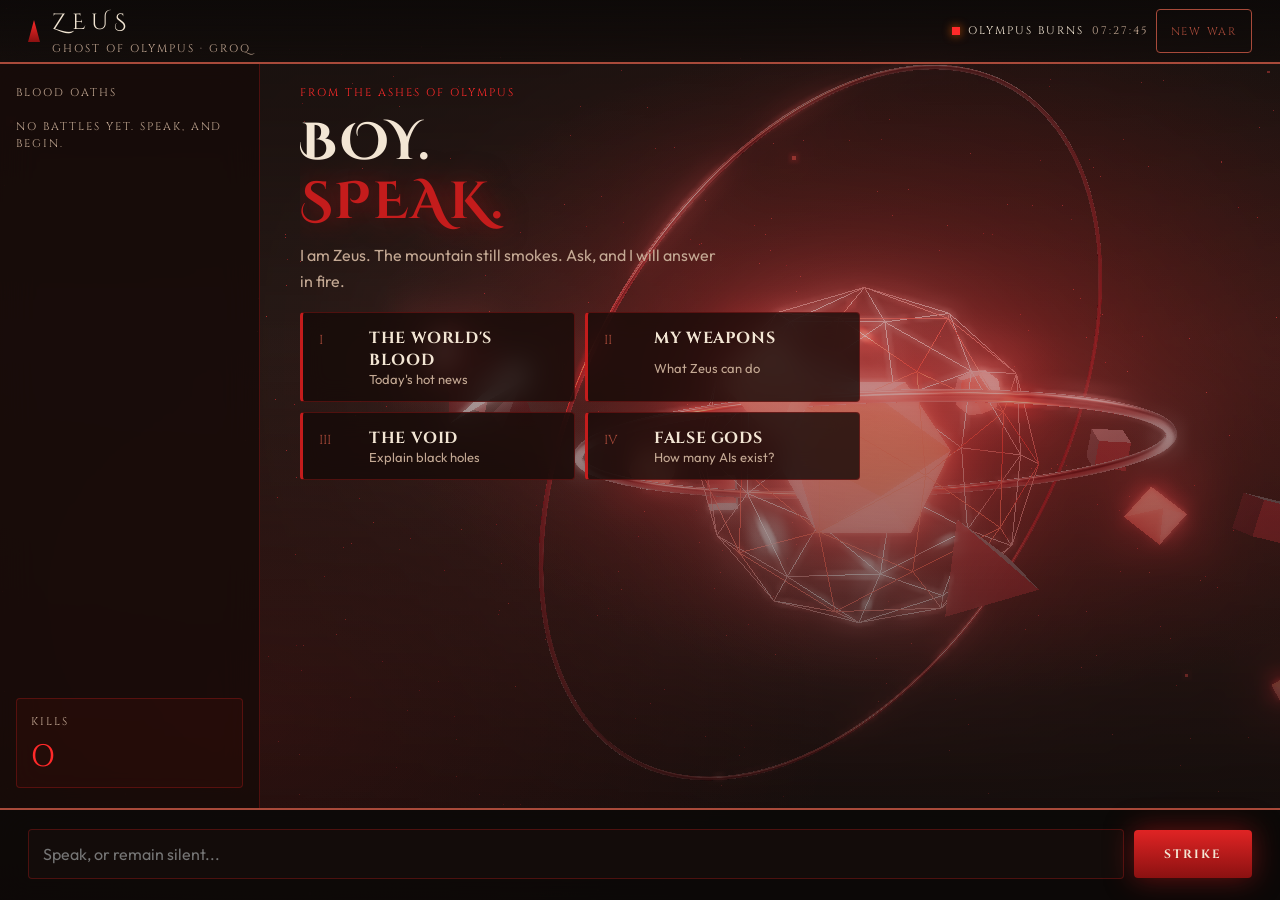
==== index.html @ b14fbec8 "Update UI to ZEUS Ghost of Olympus 3D interactive interface" ====
<!DOCTYPE html>
<html lang="en">
  <head>
    <meta charset="UTF-8" />
    <meta name="viewport" content="width=device-width, initial-scale=1.0" />
    <title>ZEUS — Ghost of Olympus</title>
    <meta name="description" content="Zeus. LLaMA-3.3-70B on Groq. Speak, and Olympus answers in fire." />
    <link rel="preconnect" href="https://fonts.googleapis.com" />
    <link rel="preconnect" href="https://fonts.gstatic.com" crossorigin />
    <link href="https://fonts.googleapis.com/css2?family=Cinzel:wght@600;700;900&family=Cinzel+Decorative:wght@700&family=Outfit:wght@400;500;600&display=swap" rel="stylesheet" />
    <script type="module" crossorigin src="/assets/index-BRRwJa7b.js"></script>
    <link rel="stylesheet" crossorigin href="/assets/index-DOal1cO0.css">
  </head>
  <body>
    <a class="skip-link" href="#composer-input">Skip to message</a>
    <canvas id="scene" aria-hidden="true"></canvas>
    <div class="ash-veil" aria-hidden="true"></div>

    <div class="app">
      <header class="topbar">
        <div class="brand">
          <span class="brand-mark" aria-hidden="true"></span>
          <div>
            <p class="brand-name">Zeus</p>
            <p class="brand-meta">Ghost of Olympus · Groq</p>
          </div>
        </div>
        <div class="top-actions">
          <p class="status" id="status">
            <span class="status-dot" aria-hidden="true"></span>
            <span id="status-text">Olympus burns</span>
          </p>
          <p class="clock" id="clock">--:--:--</p>
          <button class="ghost" type="button" id="btn-sidebar" aria-expanded="false" aria-controls="sidebar">
            Sagas
          </button>
          <button class="ghost" type="button" id="btn-new">New war</button>
        </div>
      </header>

      <div class="scrim" id="scrim" hidden></div>

      <aside class="sidebar" id="sidebar" aria-label="Chat history">
        <p class="side-label">Blood oaths</p>
        <div class="history" id="history">
          <p class="empty-hist">No battles yet. Speak, and begin.</p>
        </div>
        <div class="stat">
          <p class="stat-label">Kills</p>
          <p class="stat-count" id="total-chats">0</p>
        </div>
      </aside>

      <main class="stage" id="stage">
        <section class="welcome" id="welcome">
          <p class="kicker">From the ashes of Olympus</p>
          <h1><span>Boy.</span><em>Speak.</em></h1>
          <p class="lede">I am Zeus. The mountain still smokes. Ask, and I will answer in fire.</p>
          <div class="prompts" id="prompts">
            <button type="button" data-prompt="Today's hot news">
              <span>I</span>
              <strong>The world's blood</strong>
              <small>Today's hot news</small>
            </button>
            <button type="button" data-prompt="What can you do?">
              <span>II</span>
              <strong>My weapons</strong>
              <small>What Zeus can do</small>
            </button>
            <button type="button" data-prompt="Explain black holes">
              <span>III</span>
              <strong>The void</strong>
              <small>Explain black holes</small>
            </button>
            <button type="button" data-prompt="How many AIs exist?">
              <span>IV</span>
              <strong>False gods</strong>
              <small>How many AIs exist?</small>
            </button>
          </div>
        </section>
        <div class="thread" id="thread" hidden role="log" aria-live="polite" aria-relevant="additions"></div>
      </main>

      <form class="composer" id="composer" autocomplete="off">
        <div class="composer-shell">
          <label class="composer-label" for="composer-input">Command</label>
          <textarea
            id="composer-input"
            name="message"
            rows="1"
            placeholder="Speak, or remain silent..."
            maxlength="4000"
            required
          ></textarea>
          <p class="composer-hint" id="composer-hint">Enter to strike · Shift+Enter for a new line</p>
          <p class="form-error" id="form-error" role="alert"></p>
        </div>
        <button class="send" type="submit" id="btn-send">
          <span class="send-label">Strike</span>
          <span class="send-wait" hidden>Forging</span>
        </button>
      </form>
    </div>

  </body>
</html>
---- assets/index-DOal1cO0.css ----
:root{--bg: #0a0605;--elevated: #160c0a;--panel: rgba(22, 10, 8, .8);--ink: #f3e6d4;--muted: #c4a994;--blood: #c41c1c;--ember: #ff2a2a;--bronze: #a84a3a;--ash: #3a2e28;--line: rgba(196, 28, 28, .32);--danger: #f87171;--radius: 4px;--font-display: "Cinzel", Georgia, serif;--font-mark: "Cinzel Decorative", "Cinzel", Georgia, serif;--font-body: "Outfit", system-ui, sans-serif;--ease: cubic-bezier(.16, 1, .3, 1);--top: 64px;--composer: 92px;--side: 260px;--z-scene: 0;--z-veil: 1;--z-app: 2;--z-scrim: 8;--z-side: 10;--z-skip: 40}*,*:before,*:after{box-sizing:border-box}html,body{margin:0;height:100%;height:100dvh;background:var(--bg);color:var(--ink);font-family:var(--font-body);font-size:16px;line-height:1.6;overflow:hidden;overscroll-behavior:none}button,a,.hist-item{cursor:pointer}#scene{position:fixed;top:0;right:0;bottom:0;left:0;width:100%;height:100%;z-index:var(--z-scene);display:block;pointer-events:none}.ash-veil{position:fixed;top:0;right:0;bottom:0;left:0;z-index:var(--z-veil);pointer-events:none;background:radial-gradient(ellipse at 76% 40%,rgba(196,28,28,.28),transparent 44%),radial-gradient(ellipse at 20% 80%,rgba(255,42,42,.1),transparent 40%),linear-gradient(180deg,#0c09089e,#0c09082e 38%,#0c0908db)}.skip-link{position:absolute;left:16px;top:-48px;z-index:var(--z-skip);padding:10px 14px;background:var(--blood);color:var(--ink);text-decoration:none;font-weight:600}.skip-link:focus{top:12px}.app{position:relative;z-index:var(--z-app);height:100dvh;max-height:100dvh;overflow:hidden;display:grid;grid-template-columns:1fr;grid-template-rows:var(--top) minmax(0,1fr) var(--composer)}.topbar{display:flex;align-items:center;justify-content:space-between;gap:16px;padding:0 16px;border-bottom:2px solid var(--bronze);background:linear-gradient(180deg,#0c0908db,#0c090866);-webkit-backdrop-filter:blur(16px);backdrop-filter:blur(16px)}.brand{display:flex;align-items:center;gap:12px;min-width:0}.brand-mark{width:12px;height:22px;flex-shrink:0;clip-path:polygon(50% 0,100% 100%,0 100%);background:linear-gradient(180deg,#ff2a2a,#8b1111);box-shadow:0 0 16px #c41c1ccc}.brand-name{margin:0;font-family:var(--font-mark);font-size:22px;letter-spacing:.28em;text-transform:uppercase;color:var(--ink)}.brand-meta,.clock,.side-label,.stat-label,.empty-hist,.kicker,.msg-meta,.composer-label,.composer-hint,.status{margin:0;font-family:var(--font-display);font-size:11px;letter-spacing:.18em;text-transform:uppercase;color:var(--muted)}.top-actions{display:flex;align-items:center;gap:8px;flex-shrink:0}.status{display:none;align-items:center;gap:8px;color:var(--ink)}.status-dot{width:8px;height:8px;background:var(--ember);box-shadow:0 0 10px #e85d04e6}.ghost,.send,.prompts button,.hist-item,.retry{min-height:44px;transition:transform .18s var(--ease),background .18s var(--ease),border-color .18s var(--ease),opacity .18s var(--ease)}.ghost,.retry{padding:0 14px;border:1px solid var(--bronze);border-radius:var(--radius);background:transparent;color:var(--bronze);font-family:var(--font-display);font-size:11px;letter-spacing:.16em;text-transform:uppercase}.ghost:hover,.retry:hover,.prompts button:hover,.hist-item:hover{transform:translateY(-1px);border-color:var(--ember);color:var(--ink)}.ghost:active,.send:active,.prompts button:active{transform:scale(.97)}.ghost:focus-visible,.send:focus-visible,.prompts button:focus-visible,.hist-item:focus-visible,.retry:focus-visible,textarea:focus-visible{outline:2px solid var(--ember);outline-offset:3px}.scrim{position:fixed;inset:var(--top) 0 var(--composer);background:#0806059e;z-index:var(--z-scrim)}.sidebar{display:none;position:absolute;top:var(--top);left:0;bottom:var(--composer);width:min(86vw,300px);padding:20px 16px;background:var(--panel);border-right:1px solid var(--line);-webkit-backdrop-filter:blur(18px);backdrop-filter:blur(18px);overflow:auto;z-index:var(--z-side)}.sidebar.open{display:flex;flex-direction:column;gap:16px}.history{display:flex;flex-direction:column;gap:8px;flex:1}.hist-item{width:100%;text-align:left;border:1px solid var(--line);border-radius:var(--radius);background:#ffffff08;color:var(--ink);padding:10px 12px;font-family:var(--font-body);font-size:15px}.hist-item.active{border-color:var(--blood);background:#b4231829}.hist-item small{display:block;color:var(--bronze);font-family:var(--font-display);font-size:11px;letter-spacing:.14em;margin-bottom:4px}.stat{border:1px solid var(--line);border-radius:var(--radius);padding:14px;background:#b4231814}.stat-count{margin:6px 0 0;font-family:var(--font-mark);font-size:36px;line-height:1;color:var(--ember)}.stage{min-height:0;height:100%;overflow:hidden;padding:12px 16px 8px;display:flex;flex-direction:column}.welcome[hidden],.thread[hidden]{display:none!important}.welcome{max-width:560px;margin:0;flex:1;display:flex;flex-direction:column;justify-content:flex-start;min-height:0;overflow:hidden}.kicker{color:var(--ember);margin-bottom:12px}h1{margin:0 0 10px;font-family:var(--font-mark);font-weight:700;font-size:clamp(28px,5vw,52px);line-height:1.15;letter-spacing:.04em;text-transform:uppercase}h1 span,h1 em{display:block}h1 em{font-style:normal;color:var(--blood);text-shadow:0 0 28px rgba(196,28,28,.55)}.lede{margin:0 0 18px;color:var(--muted);font-size:16px;max-width:38ch}.prompts{display:grid;grid-template-columns:1fr;gap:10px}.prompts button{display:grid;grid-template-columns:40px 1fr;grid-template-rows:auto auto;column-gap:10px;align-items:start;padding:14px 16px;border:1px solid var(--line);border-left:3px solid var(--blood);border-radius:var(--radius);background:var(--panel);color:var(--ink);text-align:left;-webkit-backdrop-filter:blur(12px);backdrop-filter:blur(12px)}.prompts button span{grid-row:1 / span 2;color:var(--bronze);font-family:var(--font-display);font-size:13px;padding-top:4px}.prompts button strong{font-family:var(--font-display);font-size:16px;font-weight:700;letter-spacing:.04em;text-transform:uppercase}.prompts button small{color:var(--muted);font-family:var(--font-body);font-size:13px;letter-spacing:0;text-transform:none}.thread{max-width:760px;width:100%;margin:0;display:flex;flex-direction:column;gap:12px;flex:1;min-height:0;overflow:auto;overscroll-behavior:contain}.msg{padding:16px 18px;border:1px solid var(--line);border-radius:var(--radius);background:var(--panel);-webkit-backdrop-filter:blur(14px);backdrop-filter:blur(14px);animation:rise .28s var(--ease)}.msg.user{margin-left:10%;border-left:3px solid var(--ember);background:#3a1e0c8c}.msg.zeus{margin-right:6%;border-left:3px solid var(--blood)}.msg.error{border-color:#f8717180}.msg-meta{margin-bottom:8px;color:var(--bronze)}.msg p{margin:0 0 8px;line-height:1.65;white-space:pre-wrap;word-break:break-word}.msg p:last-child{margin-bottom:0}.retry{margin-top:12px}.typing{display:flex;align-items:center;gap:8px;color:var(--muted)}.dot{width:7px;height:7px;background:var(--ember);animation:pulse 1.1s ease-in-out infinite}.dot:nth-child(2){animation-delay:.15s}.dot:nth-child(3){animation-delay:.3s}@keyframes pulse{0%,70%,to{opacity:.25;transform:scale(.7)}35%{opacity:1;transform:scale(1)}}@keyframes rise{0%{opacity:0;transform:translateY(8px)}to{opacity:1;transform:translateY(0)}}.composer{display:grid;grid-template-columns:1fr auto;gap:10px;align-items:center;padding:10px 16px 12px;border-top:2px solid var(--bronze);background:#0c0908eb;-webkit-backdrop-filter:blur(16px);backdrop-filter:blur(16px)}.composer-shell{min-width:0}.composer-label{display:none}textarea{display:block;width:100%;min-height:48px;max-height:140px;padding:12px 14px;border:1px solid var(--line);border-radius:var(--radius);background:#160e0ccc;color:var(--ink);font-family:var(--font-body);font-size:16px;line-height:1.5;resize:none}.composer-hint{display:none}.form-error{min-height:0;margin:4px 0 0;color:var(--danger);font-size:13px}.form-error:empty{display:none}.send{min-width:118px;min-height:48px;padding:0 18px;border:0;border-radius:var(--radius);background:linear-gradient(180deg,#e02424,#8b1111);color:var(--ink);font-family:var(--font-display);font-size:12px;font-weight:700;letter-spacing:.16em;text-transform:uppercase;box-shadow:0 0 28px #c41c1c80}.send:disabled{opacity:.45;cursor:not-allowed;transform:none}@media(min-width:900px){.app{grid-template-columns:var(--side) 1fr}.topbar{grid-column:1 / -1;padding:0 28px}.sidebar{display:flex;flex-direction:column;gap:16px;position:static;width:auto;grid-row:2}.stage{grid-column:2;grid-row:2;padding:20px 40px 12px}.composer{grid-column:1 / -1;padding:10px 28px 12px}#btn-sidebar,.scrim{display:none}.status,.clock{display:flex}.prompts{grid-template-columns:1fr 1fr}.welcome{margin-top:0}}@media(max-width:899px){.clock,.brand-meta,.composer-hint,.prompts button small{display:none}}@media(prefers-reduced-motion:reduce){.ghost,.send,.prompts button,.hist-item,.msg,.dot{animation:none;transition:none}.ghost:hover,.send:hover,.prompts button:hover{transform:none}}
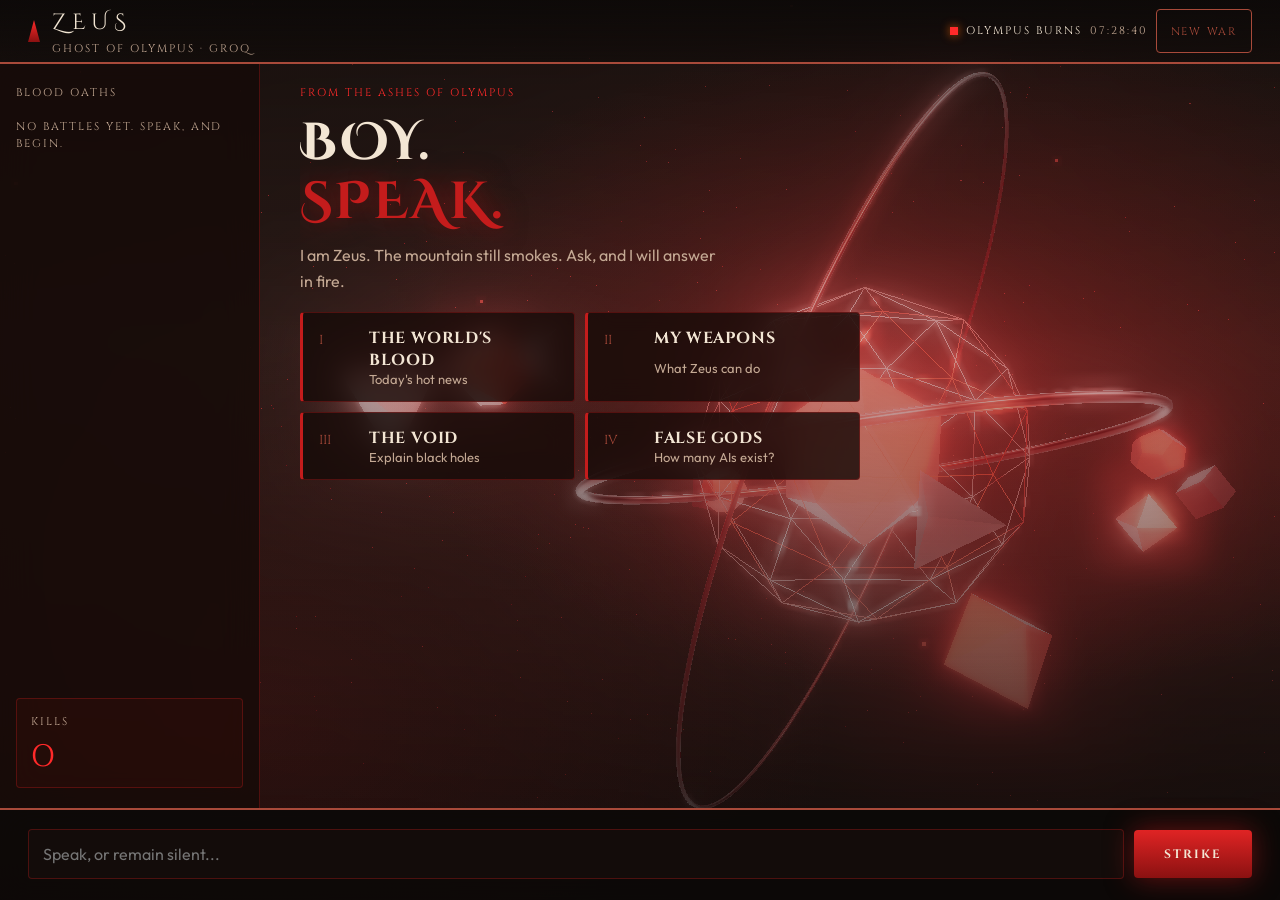
==== commit e5259621: "Align user chat to right corner, AI reply to left, and add ChatGPT style streaming typewriter effect" ====
--- a/index.html
+++ b/index.html
@@ -8,8 +8,8 @@
     <link rel="preconnect" href="https://fonts.googleapis.com" />
     <link rel="preconnect" href="https://fonts.gstatic.com" crossorigin />
     <link href="https://fonts.googleapis.com/css2?family=Cinzel:wght@600;700;900&family=Cinzel+Decorative:wght@700&family=Outfit:wght@400;500;600&display=swap" rel="stylesheet" />
-    <script type="module" crossorigin src="/assets/index-BRRwJa7b.js"></script>
-    <link rel="stylesheet" crossorigin href="/assets/index-DOal1cO0.css">
+    <script type="module" crossorigin src="/assets/index-sJo1zx81.js"></script>
+    <link rel="stylesheet" crossorigin href="/assets/index-dDbGEk9O.css">
   </head>
   <body>
     <a class="skip-link" href="#composer-input">Skip to message</a>
--- a/assets/index-dDbGEk9O.css
+++ b/assets/index-dDbGEk9O.css
@@ -0,0 +1 @@
+:root{--bg: #0a0605;--elevated: #160c0a;--panel: rgba(22, 10, 8, .8);--ink: #f3e6d4;--muted: #c4a994;--blood: #c41c1c;--ember: #ff2a2a;--bronze: #a84a3a;--ash: #3a2e28;--line: rgba(196, 28, 28, .32);--danger: #f87171;--radius: 4px;--font-display: "Cinzel", Georgia, serif;--font-mark: "Cinzel Decorative", "Cinzel", Georgia, serif;--font-body: "Outfit", system-ui, sans-serif;--ease: cubic-bezier(.16, 1, .3, 1);--top: 64px;--composer: 92px;--side: 260px;--z-scene: 0;--z-veil: 1;--z-app: 2;--z-scrim: 8;--z-side: 10;--z-skip: 40}*,*:before,*:after{box-sizing:border-box}html,body{margin:0;height:100%;height:100dvh;background:var(--bg);color:var(--ink);font-family:var(--font-body);font-size:16px;line-height:1.6;overflow:hidden;overscroll-behavior:none}button,a,.hist-item{cursor:pointer}#scene{position:fixed;top:0;right:0;bottom:0;left:0;width:100%;height:100%;z-index:var(--z-scene);display:block;pointer-events:none}.ash-veil{position:fixed;top:0;right:0;bottom:0;left:0;z-index:var(--z-veil);pointer-events:none;background:radial-gradient(ellipse at 76% 40%,rgba(196,28,28,.28),transparent 44%),radial-gradient(ellipse at 20% 80%,rgba(255,42,42,.1),transparent 40%),linear-gradient(180deg,#0c09089e,#0c09082e 38%,#0c0908db)}.skip-link{position:absolute;left:16px;top:-48px;z-index:var(--z-skip);padding:10px 14px;background:var(--blood);color:var(--ink);text-decoration:none;font-weight:600}.skip-link:focus{top:12px}.app{position:relative;z-index:var(--z-app);height:100dvh;max-height:100dvh;overflow:hidden;display:grid;grid-template-columns:1fr;grid-template-rows:var(--top) minmax(0,1fr) var(--composer)}.topbar{display:flex;align-items:center;justify-content:space-between;gap:16px;padding:0 16px;border-bottom:2px solid var(--bronze);background:linear-gradient(180deg,#0c0908db,#0c090866);-webkit-backdrop-filter:blur(16px);backdrop-filter:blur(16px)}.brand{display:flex;align-items:center;gap:12px;min-width:0}.brand-mark{width:12px;height:22px;flex-shrink:0;clip-path:polygon(50% 0,100% 100%,0 100%);background:linear-gradient(180deg,#ff2a2a,#8b1111);box-shadow:0 0 16px #c41c1ccc}.brand-name{margin:0;font-family:var(--font-mark);font-size:22px;letter-spacing:.28em;text-transform:uppercase;color:var(--ink)}.brand-meta,.clock,.side-label,.stat-label,.empty-hist,.kicker,.msg-meta,.composer-label,.composer-hint,.status{margin:0;font-family:var(--font-display);font-size:11px;letter-spacing:.18em;text-transform:uppercase;color:var(--muted)}.top-actions{display:flex;align-items:center;gap:8px;flex-shrink:0}.status{display:none;align-items:center;gap:8px;color:var(--ink)}.status-dot{width:8px;height:8px;background:var(--ember);box-shadow:0 0 10px #e85d04e6}.ghost,.send,.prompts button,.hist-item,.retry{min-height:44px;transition:transform .18s var(--ease),background .18s var(--ease),border-color .18s var(--ease),opacity .18s var(--ease)}.ghost,.retry{padding:0 14px;border:1px solid var(--bronze);border-radius:var(--radius);background:transparent;color:var(--bronze);font-family:var(--font-display);font-size:11px;letter-spacing:.16em;text-transform:uppercase}.ghost:hover,.retry:hover,.prompts button:hover,.hist-item:hover{transform:translateY(-1px);border-color:var(--ember);color:var(--ink)}.ghost:active,.send:active,.prompts button:active{transform:scale(.97)}.ghost:focus-visible,.send:focus-visible,.prompts button:focus-visible,.hist-item:focus-visible,.retry:focus-visible,textarea:focus-visible{outline:2px solid var(--ember);outline-offset:3px}.scrim{position:fixed;inset:var(--top) 0 var(--composer);background:#0806059e;z-index:var(--z-scrim)}.sidebar{display:none;position:absolute;top:var(--top);left:0;bottom:var(--composer);width:min(86vw,300px);padding:20px 16px;background:var(--panel);border-right:1px solid var(--line);-webkit-backdrop-filter:blur(18px);backdrop-filter:blur(18px);overflow:auto;z-index:var(--z-side)}.sidebar.open{display:flex;flex-direction:column;gap:16px}.history{display:flex;flex-direction:column;gap:8px;flex:1}.hist-item{width:100%;text-align:left;border:1px solid var(--line);border-radius:var(--radius);background:#ffffff08;color:var(--ink);padding:10px 12px;font-family:var(--font-body);font-size:15px}.hist-item.active{border-color:var(--blood);background:#b4231829}.hist-item small{display:block;color:var(--bronze);font-family:var(--font-display);font-size:11px;letter-spacing:.14em;margin-bottom:4px}.stat{border:1px solid var(--line);border-radius:var(--radius);padding:14px;background:#b4231814}.stat-count{margin:6px 0 0;font-family:var(--font-mark);font-size:36px;line-height:1;color:var(--ember)}.stage{min-height:0;height:100%;overflow:hidden;padding:12px 16px 8px;display:flex;flex-direction:column}.welcome[hidden],.thread[hidden]{display:none!important}.welcome{max-width:560px;margin:0;flex:1;display:flex;flex-direction:column;justify-content:flex-start;min-height:0;overflow:hidden}.kicker{color:var(--ember);margin-bottom:12px}h1{margin:0 0 10px;font-family:var(--font-mark);font-weight:700;font-size:clamp(28px,5vw,52px);line-height:1.15;letter-spacing:.04em;text-transform:uppercase}h1 span,h1 em{display:block}h1 em{font-style:normal;color:var(--blood);text-shadow:0 0 28px rgba(196,28,28,.55)}.lede{margin:0 0 18px;color:var(--muted);font-size:16px;max-width:38ch}.prompts{display:grid;grid-template-columns:1fr;gap:10px}.prompts button{display:grid;grid-template-columns:40px 1fr;grid-template-rows:auto auto;column-gap:10px;align-items:start;padding:14px 16px;border:1px solid var(--line);border-left:3px solid var(--blood);border-radius:var(--radius);background:var(--panel);color:var(--ink);text-align:left;-webkit-backdrop-filter:blur(12px);backdrop-filter:blur(12px)}.prompts button span{grid-row:1 / span 2;color:var(--bronze);font-family:var(--font-display);font-size:13px;padding-top:4px}.prompts button strong{font-family:var(--font-display);font-size:16px;font-weight:700;letter-spacing:.04em;text-transform:uppercase}.prompts button small{color:var(--muted);font-family:var(--font-body);font-size:13px;letter-spacing:0;text-transform:none}.thread{max-width:760px;width:100%;margin:0;display:flex;flex-direction:column;gap:12px;flex:1;min-height:0;overflow:auto;overscroll-behavior:contain}.msg{padding:16px 18px;border:1px solid var(--line);border-radius:8px;background:var(--panel);-webkit-backdrop-filter:blur(14px);backdrop-filter:blur(14px);animation:rise .28s var(--ease);width:fit-content;max-width:82%;box-shadow:0 4px 20px #00000059}.msg.user{align-self:flex-end;margin-left:auto;margin-right:0;border-left:1px solid var(--line);border-right:3px solid var(--ember);border-top-right-radius:2px;background:linear-gradient(135deg,#3e1c0ed9,#26100ae6)}.msg.user .msg-meta{text-align:right;color:var(--ember)}.msg.zeus{align-self:flex-start;margin-right:auto;margin-left:0;border-left:3px solid var(--blood);border-top-left-radius:2px;background:#120907d9}.msg.error{align-self:flex-start;margin-right:auto;margin-left:0;border-color:#f8717180}.msg-meta{margin-bottom:8px;color:var(--bronze)}.msg p{margin:0 0 8px;line-height:1.65;white-space:pre-wrap;word-break:break-word}.msg p:last-child{margin-bottom:0}.typing-cursor{display:inline-block;color:var(--ember);font-weight:700;animation:cursorBlink .7s infinite;margin-left:4px}@keyframes cursorBlink{0%,to{opacity:1;text-shadow:0 0 8px rgba(255,42,42,.8)}50%{opacity:0;text-shadow:none}}.retry{margin-top:12px}.typing{display:flex;align-items:center;gap:8px;color:var(--muted)}.dot{width:7px;height:7px;background:var(--ember);animation:pulse 1.1s ease-in-out infinite}.dot:nth-child(2){animation-delay:.15s}.dot:nth-child(3){animation-delay:.3s}@keyframes pulse{0%,70%,to{opacity:.25;transform:scale(.7)}35%{opacity:1;transform:scale(1)}}@keyframes rise{0%{opacity:0;transform:translateY(8px)}to{opacity:1;transform:translateY(0)}}.composer{display:grid;grid-template-columns:1fr auto;gap:10px;align-items:center;padding:10px 16px 12px;border-top:2px solid var(--bronze);background:#0c0908eb;-webkit-backdrop-filter:blur(16px);backdrop-filter:blur(16px)}.composer-shell{min-width:0}.composer-label{display:none}textarea{display:block;width:100%;min-height:48px;max-height:140px;padding:12px 14px;border:1px solid var(--line);border-radius:var(--radius);background:#160e0ccc;color:var(--ink);font-family:var(--font-body);font-size:16px;line-height:1.5;resize:none}.composer-hint{display:none}.form-error{min-height:0;margin:4px 0 0;color:var(--danger);font-size:13px}.form-error:empty{display:none}.send{min-width:118px;min-height:48px;padding:0 18px;border:0;border-radius:var(--radius);background:linear-gradient(180deg,#e02424,#8b1111);color:var(--ink);font-family:var(--font-display);font-size:12px;font-weight:700;letter-spacing:.16em;text-transform:uppercase;box-shadow:0 0 28px #c41c1c80}.send:disabled{opacity:.45;cursor:not-allowed;transform:none}@media(min-width:900px){.app{grid-template-columns:var(--side) 1fr}.topbar{grid-column:1 / -1;padding:0 28px}.sidebar{display:flex;flex-direction:column;gap:16px;position:static;width:auto;grid-row:2}.stage{grid-column:2;grid-row:2;padding:20px 40px 12px}.composer{grid-column:1 / -1;padding:10px 28px 12px}#btn-sidebar,.scrim{display:none}.status,.clock{display:flex}.prompts{grid-template-columns:1fr 1fr}.welcome{margin-top:0}}@media(max-width:899px){.clock,.brand-meta,.composer-hint,.prompts button small{display:none}}@media(prefers-reduced-motion:reduce){.ghost,.send,.prompts button,.hist-item,.msg,.dot{animation:none;transition:none}.ghost:hover,.send:hover,.prompts button:hover{transform:none}}
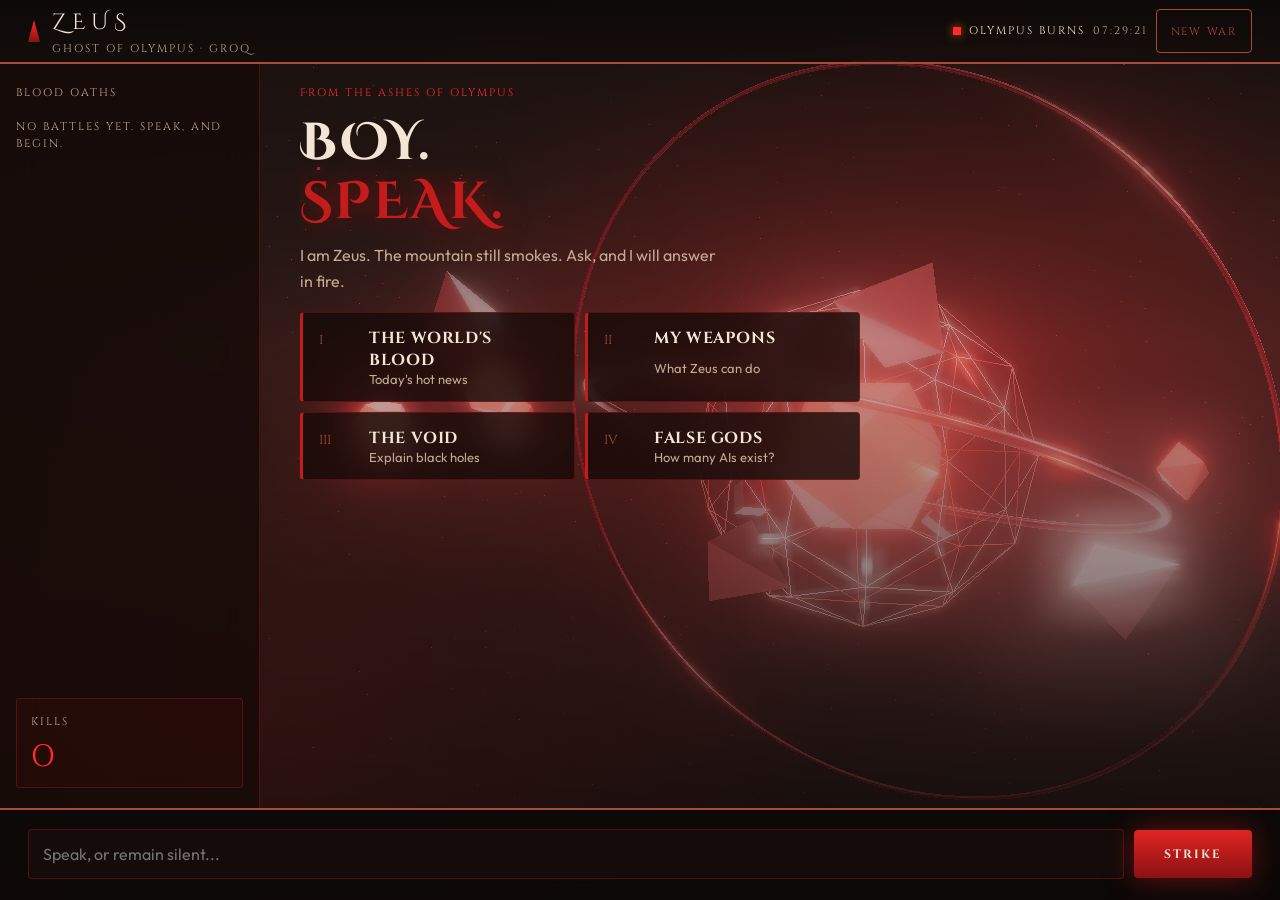
==== commit 15b787fb: "Update system prompt for natural human/AI tone and position scrollbar at right corner" ====
--- a/index.html
+++ b/index.html
@@ -8,8 +8,8 @@
     <link rel="preconnect" href="https://fonts.googleapis.com" />
     <link rel="preconnect" href="https://fonts.gstatic.com" crossorigin />
     <link href="https://fonts.googleapis.com/css2?family=Cinzel:wght@600;700;900&family=Cinzel+Decorative:wght@700&family=Outfit:wght@400;500;600&display=swap" rel="stylesheet" />
-    <script type="module" crossorigin src="/assets/index-sJo1zx81.js"></script>
-    <link rel="stylesheet" crossorigin href="/assets/index-dDbGEk9O.css">
+    <script type="module" crossorigin src="/assets/index-DXeKtObS.js"></script>
+    <link rel="stylesheet" crossorigin href="/assets/index-Gxb6K5oM.css">
   </head>
   <body>
     <a class="skip-link" href="#composer-input">Skip to message</a>
--- a/assets/index-Gxb6K5oM.css
+++ b/assets/index-Gxb6K5oM.css
@@ -0,0 +1 @@
+:root{--bg: #0a0605;--elevated: #160c0a;--panel: rgba(22, 10, 8, .8);--ink: #f3e6d4;--muted: #c4a994;--blood: #c41c1c;--ember: #ff2a2a;--bronze: #a84a3a;--ash: #3a2e28;--line: rgba(196, 28, 28, .32);--danger: #f87171;--radius: 4px;--font-display: "Cinzel", Georgia, serif;--font-mark: "Cinzel Decorative", "Cinzel", Georgia, serif;--font-body: "Outfit", system-ui, sans-serif;--ease: cubic-bezier(.16, 1, .3, 1);--top: 64px;--composer: 92px;--side: 260px;--z-scene: 0;--z-veil: 1;--z-app: 2;--z-scrim: 8;--z-side: 10;--z-skip: 40}*,*:before,*:after{box-sizing:border-box}html,body{margin:0;height:100%;height:100dvh;background:var(--bg);color:var(--ink);font-family:var(--font-body);font-size:16px;line-height:1.6;overflow:hidden;overscroll-behavior:none}button,a,.hist-item{cursor:pointer}#scene{position:fixed;top:0;right:0;bottom:0;left:0;width:100%;height:100%;z-index:var(--z-scene);display:block;pointer-events:none}.ash-veil{position:fixed;top:0;right:0;bottom:0;left:0;z-index:var(--z-veil);pointer-events:none;background:radial-gradient(ellipse at 76% 40%,rgba(196,28,28,.28),transparent 44%),radial-gradient(ellipse at 20% 80%,rgba(255,42,42,.1),transparent 40%),linear-gradient(180deg,#0c09089e,#0c09082e 38%,#0c0908db)}.skip-link{position:absolute;left:16px;top:-48px;z-index:var(--z-skip);padding:10px 14px;background:var(--blood);color:var(--ink);text-decoration:none;font-weight:600}.skip-link:focus{top:12px}.app{position:relative;z-index:var(--z-app);height:100dvh;max-height:100dvh;overflow:hidden;display:grid;grid-template-columns:1fr;grid-template-rows:var(--top) minmax(0,1fr) var(--composer)}.topbar{display:flex;align-items:center;justify-content:space-between;gap:16px;padding:0 16px;border-bottom:2px solid var(--bronze);background:linear-gradient(180deg,#0c0908db,#0c090866);-webkit-backdrop-filter:blur(16px);backdrop-filter:blur(16px)}.brand{display:flex;align-items:center;gap:12px;min-width:0}.brand-mark{width:12px;height:22px;flex-shrink:0;clip-path:polygon(50% 0,100% 100%,0 100%);background:linear-gradient(180deg,#ff2a2a,#8b1111);box-shadow:0 0 16px #c41c1ccc}.brand-name{margin:0;font-family:var(--font-mark);font-size:22px;letter-spacing:.28em;text-transform:uppercase;color:var(--ink)}.brand-meta,.clock,.side-label,.stat-label,.empty-hist,.kicker,.msg-meta,.composer-label,.composer-hint,.status{margin:0;font-family:var(--font-display);font-size:11px;letter-spacing:.18em;text-transform:uppercase;color:var(--muted)}.top-actions{display:flex;align-items:center;gap:8px;flex-shrink:0}.status{display:none;align-items:center;gap:8px;color:var(--ink)}.status-dot{width:8px;height:8px;background:var(--ember);box-shadow:0 0 10px #e85d04e6}.ghost,.send,.prompts button,.hist-item,.retry{min-height:44px;transition:transform .18s var(--ease),background .18s var(--ease),border-color .18s var(--ease),opacity .18s var(--ease)}.ghost,.retry{padding:0 14px;border:1px solid var(--bronze);border-radius:var(--radius);background:transparent;color:var(--bronze);font-family:var(--font-display);font-size:11px;letter-spacing:.16em;text-transform:uppercase}.ghost:hover,.retry:hover,.prompts button:hover,.hist-item:hover{transform:translateY(-1px);border-color:var(--ember);color:var(--ink)}.ghost:active,.send:active,.prompts button:active{transform:scale(.97)}.ghost:focus-visible,.send:focus-visible,.prompts button:focus-visible,.hist-item:focus-visible,.retry:focus-visible,textarea:focus-visible{outline:2px solid var(--ember);outline-offset:3px}.scrim{position:fixed;inset:var(--top) 0 var(--composer);background:#0806059e;z-index:var(--z-scrim)}.sidebar{display:none;position:absolute;top:var(--top);left:0;bottom:var(--composer);width:min(86vw,300px);padding:20px 16px;background:var(--panel);border-right:1px solid var(--line);-webkit-backdrop-filter:blur(18px);backdrop-filter:blur(18px);overflow:auto;z-index:var(--z-side)}.sidebar.open{display:flex;flex-direction:column;gap:16px}.history{display:flex;flex-direction:column;gap:8px;flex:1}.hist-item{width:100%;text-align:left;border:1px solid var(--line);border-radius:var(--radius);background:#ffffff08;color:var(--ink);padding:10px 12px;font-family:var(--font-body);font-size:15px}.hist-item.active{border-color:var(--blood);background:#b4231829}.hist-item small{display:block;color:var(--bronze);font-family:var(--font-display);font-size:11px;letter-spacing:.14em;margin-bottom:4px}.stat{border:1px solid var(--line);border-radius:var(--radius);padding:14px;background:#b4231814}.stat-count{margin:6px 0 0;font-family:var(--font-mark);font-size:36px;line-height:1;color:var(--ember)}.stage{min-height:0;height:100%;overflow:hidden;padding:12px 16px 8px;display:flex;flex-direction:column}.welcome[hidden],.thread[hidden]{display:none!important}.welcome{max-width:560px;margin:0;flex:1;display:flex;flex-direction:column;justify-content:flex-start;min-height:0;overflow:hidden}.kicker{color:var(--ember);margin-bottom:12px}h1{margin:0 0 10px;font-family:var(--font-mark);font-weight:700;font-size:clamp(28px,5vw,52px);line-height:1.15;letter-spacing:.04em;text-transform:uppercase}h1 span,h1 em{display:block}h1 em{font-style:normal;color:var(--blood);text-shadow:0 0 28px rgba(196,28,28,.55)}.lede{margin:0 0 18px;color:var(--muted);font-size:16px;max-width:38ch}.prompts{display:grid;grid-template-columns:1fr;gap:10px}.prompts button{display:grid;grid-template-columns:40px 1fr;grid-template-rows:auto auto;column-gap:10px;align-items:start;padding:14px 16px;border:1px solid var(--line);border-left:3px solid var(--blood);border-radius:var(--radius);background:var(--panel);color:var(--ink);text-align:left;-webkit-backdrop-filter:blur(12px);backdrop-filter:blur(12px)}.prompts button span{grid-row:1 / span 2;color:var(--bronze);font-family:var(--font-display);font-size:13px;padding-top:4px}.prompts button strong{font-family:var(--font-display);font-size:16px;font-weight:700;letter-spacing:.04em;text-transform:uppercase}.prompts button small{color:var(--muted);font-family:var(--font-body);font-size:13px;letter-spacing:0;text-transform:none}.thread{width:100%;max-width:100%;margin:0;display:flex;flex-direction:column;gap:14px;flex:1;min-height:0;overflow-y:auto;padding-right:6px;overscroll-behavior:contain}.thread::-webkit-scrollbar{width:6px}.thread::-webkit-scrollbar-track{background:#0c060566;border-radius:3px}.thread::-webkit-scrollbar-thumb{background:linear-gradient(180deg,#ff2a2a99,#c41c1ccc);border-radius:3px;box-shadow:0 0 8px #ff2a2a66}.thread::-webkit-scrollbar-thumb:hover{background:#ff2a2a}.msg{padding:16px 18px;border:1px solid var(--line);border-radius:8px;background:var(--panel);-webkit-backdrop-filter:blur(14px);backdrop-filter:blur(14px);animation:rise .28s var(--ease);width:fit-content;max-width:82%;box-shadow:0 4px 20px #00000059}.msg.user{align-self:flex-end;margin-left:auto;margin-right:0;border-left:1px solid var(--line);border-right:3px solid var(--ember);border-top-right-radius:2px;background:linear-gradient(135deg,#3e1c0ed9,#26100ae6)}.msg.user .msg-meta{text-align:right;color:var(--ember)}.msg.zeus{align-self:flex-start;margin-right:auto;margin-left:0;border-left:3px solid var(--blood);border-top-left-radius:2px;background:#120907d9}.msg.error{align-self:flex-start;margin-right:auto;margin-left:0;border-color:#f8717180}.msg-meta{margin-bottom:8px;color:var(--bronze)}.msg p{margin:0 0 8px;line-height:1.65;white-space:pre-wrap;word-break:break-word}.msg p:last-child{margin-bottom:0}.typing-cursor{display:inline-block;color:var(--ember);font-weight:700;animation:cursorBlink .7s infinite;margin-left:4px}@keyframes cursorBlink{0%,to{opacity:1;text-shadow:0 0 8px rgba(255,42,42,.8)}50%{opacity:0;text-shadow:none}}.retry{margin-top:12px}.typing{display:flex;align-items:center;gap:8px;color:var(--muted)}.dot{width:7px;height:7px;background:var(--ember);animation:pulse 1.1s ease-in-out infinite}.dot:nth-child(2){animation-delay:.15s}.dot:nth-child(3){animation-delay:.3s}@keyframes pulse{0%,70%,to{opacity:.25;transform:scale(.7)}35%{opacity:1;transform:scale(1)}}@keyframes rise{0%{opacity:0;transform:translateY(8px)}to{opacity:1;transform:translateY(0)}}.composer{display:grid;grid-template-columns:1fr auto;gap:10px;align-items:center;padding:10px 16px 12px;border-top:2px solid var(--bronze);background:#0c0908eb;-webkit-backdrop-filter:blur(16px);backdrop-filter:blur(16px)}.composer-shell{min-width:0}.composer-label{display:none}textarea{display:block;width:100%;min-height:48px;max-height:140px;padding:12px 14px;border:1px solid var(--line);border-radius:var(--radius);background:#160e0ccc;color:var(--ink);font-family:var(--font-body);font-size:16px;line-height:1.5;resize:none}.composer-hint{display:none}.form-error{min-height:0;margin:4px 0 0;color:var(--danger);font-size:13px}.form-error:empty{display:none}.send{min-width:118px;min-height:48px;padding:0 18px;border:0;border-radius:var(--radius);background:linear-gradient(180deg,#e02424,#8b1111);color:var(--ink);font-family:var(--font-display);font-size:12px;font-weight:700;letter-spacing:.16em;text-transform:uppercase;box-shadow:0 0 28px #c41c1c80}.send:disabled{opacity:.45;cursor:not-allowed;transform:none}@media(min-width:900px){.app{grid-template-columns:var(--side) 1fr}.topbar{grid-column:1 / -1;padding:0 28px}.sidebar{display:flex;flex-direction:column;gap:16px;position:static;width:auto;grid-row:2}.stage{grid-column:2;grid-row:2;padding:20px 40px 12px}.composer{grid-column:1 / -1;padding:10px 28px 12px}#btn-sidebar,.scrim{display:none}.status,.clock{display:flex}.prompts{grid-template-columns:1fr 1fr}.welcome{margin-top:0}}@media(max-width:899px){.clock,.brand-meta,.composer-hint,.prompts button small{display:none}}@media(prefers-reduced-motion:reduce){.ghost,.send,.prompts button,.hist-item,.msg,.dot{animation:none;transition:none}.ghost:hover,.send:hover,.prompts button:hover{transform:none}}
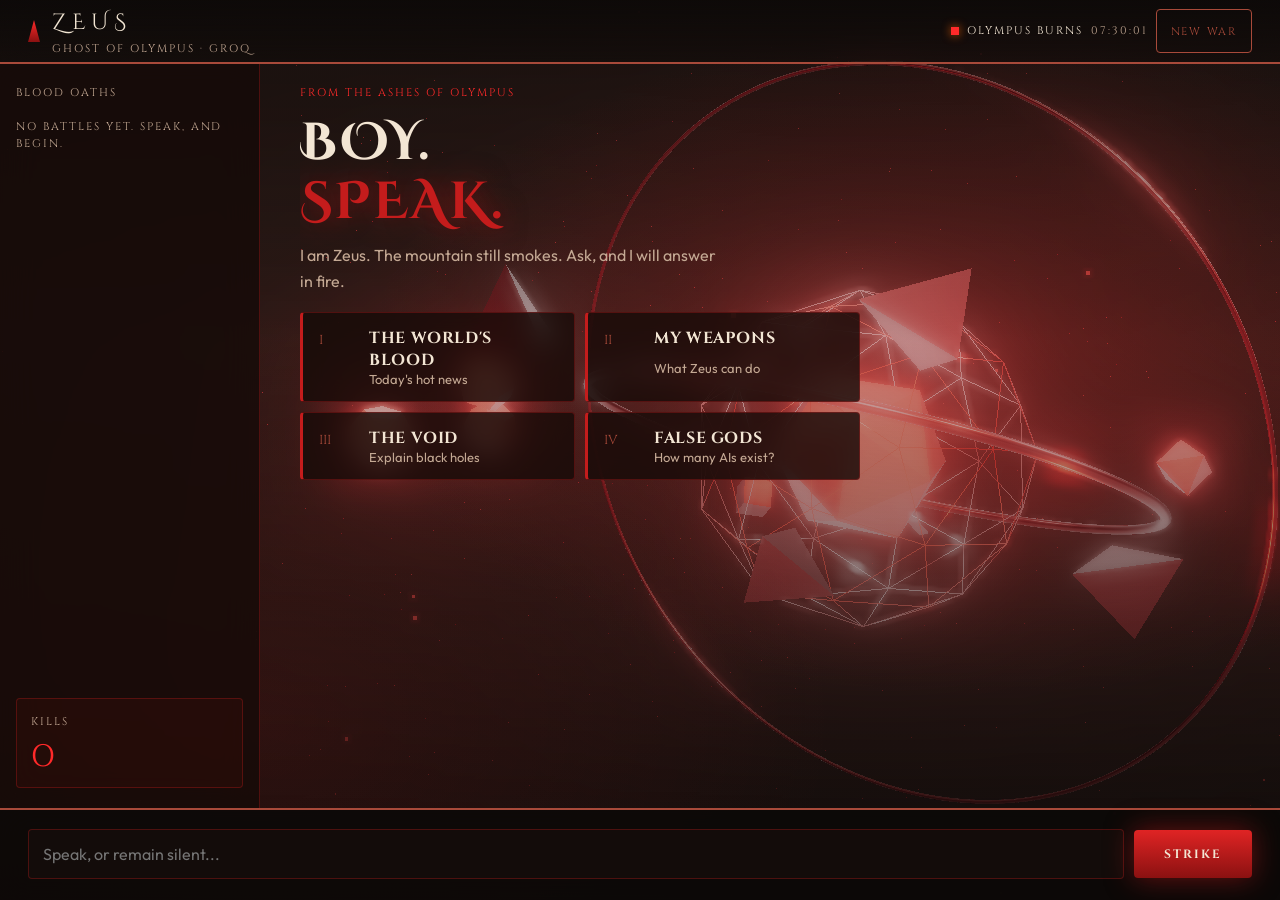
==== commit 64a1c93e: "Clean raw markdown symbols (#, *, ---, |) for human conversational text" ====
--- a/index.html
+++ b/index.html
@@ -8,7 +8,7 @@
     <link rel="preconnect" href="https://fonts.googleapis.com" />
     <link rel="preconnect" href="https://fonts.gstatic.com" crossorigin />
     <link href="https://fonts.googleapis.com/css2?family=Cinzel:wght@600;700;900&family=Cinzel+Decorative:wght@700&family=Outfit:wght@400;500;600&display=swap" rel="stylesheet" />
-    <script type="module" crossorigin src="/assets/index-DXeKtObS.js"></script>
+    <script type="module" crossorigin src="/assets/index-ghz6Gi29.js"></script>
     <link rel="stylesheet" crossorigin href="/assets/index-Gxb6K5oM.css">
   </head>
   <body>
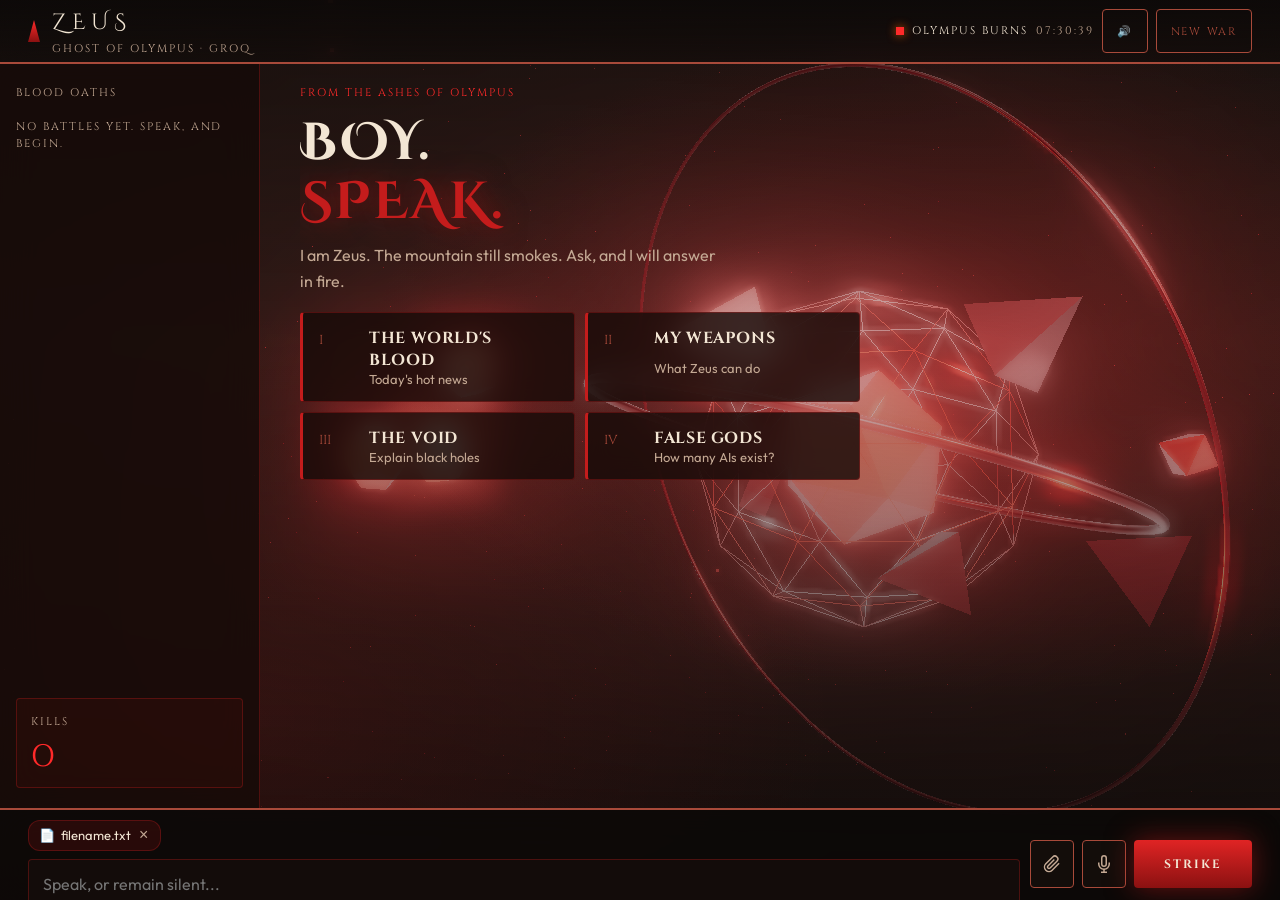
==== commit 3c6af87e: "Add STT microphone voice input, TTS speech output, and file attachment upload feature" ====
--- a/index.html
+++ b/index.html
@@ -8,8 +8,8 @@
     <link rel="preconnect" href="https://fonts.googleapis.com" />
     <link rel="preconnect" href="https://fonts.gstatic.com" crossorigin />
     <link href="https://fonts.googleapis.com/css2?family=Cinzel:wght@600;700;900&family=Cinzel+Decorative:wght@700&family=Outfit:wght@400;500;600&display=swap" rel="stylesheet" />
-    <script type="module" crossorigin src="/assets/index-ghz6Gi29.js"></script>
-    <link rel="stylesheet" crossorigin href="/assets/index-Gxb6K5oM.css">
+    <script type="module" crossorigin src="/assets/index-CLOctngI.js"></script>
+    <link rel="stylesheet" crossorigin href="/assets/index-C5GlZ97r.css">
   </head>
   <body>
     <a class="skip-link" href="#composer-input">Skip to message</a>
@@ -34,6 +34,7 @@
           <button class="ghost" type="button" id="btn-sidebar" aria-expanded="false" aria-controls="sidebar">
             Sagas
           </button>
+          <button class="ghost" type="button" id="btn-tts" title="Toggle Voice Output (Speech)">🔊</button>
           <button class="ghost" type="button" id="btn-new">New war</button>
         </div>
       </header>
@@ -84,6 +85,13 @@
 
       <form class="composer" id="composer" autocomplete="off">
         <div class="composer-shell">
+          <div class="file-preview" id="file-preview" hidden>
+            <span class="file-badge">
+              <span class="file-icon">📄</span>
+              <span class="file-name" id="file-name">filename.txt</span>
+              <button type="button" class="file-remove" id="btn-file-remove" title="Remove attached file">&times;</button>
+            </span>
+          </div>
           <label class="composer-label" for="composer-input">Command</label>
           <textarea
             id="composer-input"
@@ -91,15 +99,24 @@
             rows="1"
             placeholder="Speak, or remain silent..."
             maxlength="4000"
-            required
           ></textarea>
           <p class="composer-hint" id="composer-hint">Enter to strike · Shift+Enter for a new line</p>
           <p class="form-error" id="form-error" role="alert"></p>
         </div>
-        <button class="send" type="submit" id="btn-send">
-          <span class="send-label">Strike</span>
-          <span class="send-wait" hidden>Forging</span>
-        </button>
+
+        <div class="composer-tools">
+          <input type="file" id="file-input" hidden accept=".txt,.pdf,.csv,.json,.md,.png,.jpg,.jpeg,.py,.js,.html,.css" />
+          <button class="tool-btn" type="button" id="btn-upload" title="Upload File">
+            <svg width="18" height="18" viewBox="0 0 24 24" fill="none" stroke="currentColor" stroke-width="2"><path d="M21.44 11.05l-9.19 9.19a6 6 0 01-8.49-8.49l9.19-9.19a4 4 0 015.66 5.66l-9.2 9.19a2 2 0 01-2.83-2.83l8.49-8.48"/></svg>
+          </button>
+          <button class="tool-btn" type="button" id="btn-mic" title="Voice Input (Mic)">
+            <svg width="18" height="18" viewBox="0 0 24 24" fill="none" stroke="currentColor" stroke-width="2"><path d="M12 1a3 3 0 00-3 3v8a3 3 0 006 0V4a3 3 0 00-3-3z"/><path d="M19 10v2a7 7 0 01-14 0v-2"/><line x1="12" y1="19" x2="12" y2="23"/><line x1="8" y1="23" x2="16" y2="23"/></svg>
+          </button>
+          <button class="send" type="submit" id="btn-send">
+            <span class="send-label">Strike</span>
+            <span class="send-wait" hidden>Forging</span>
+          </button>
+        </div>
       </form>
     </div>
 
--- a/assets/index-C5GlZ97r.css
+++ b/assets/index-C5GlZ97r.css
@@ -0,0 +1 @@
+:root{--bg: #0a0605;--elevated: #160c0a;--panel: rgba(22, 10, 8, .8);--ink: #f3e6d4;--muted: #c4a994;--blood: #c41c1c;--ember: #ff2a2a;--bronze: #a84a3a;--ash: #3a2e28;--line: rgba(196, 28, 28, .32);--danger: #f87171;--radius: 4px;--font-display: "Cinzel", Georgia, serif;--font-mark: "Cinzel Decorative", "Cinzel", Georgia, serif;--font-body: "Outfit", system-ui, sans-serif;--ease: cubic-bezier(.16, 1, .3, 1);--top: 64px;--composer: 92px;--side: 260px;--z-scene: 0;--z-veil: 1;--z-app: 2;--z-scrim: 8;--z-side: 10;--z-skip: 40}*,*:before,*:after{box-sizing:border-box}html,body{margin:0;height:100%;height:100dvh;background:var(--bg);color:var(--ink);font-family:var(--font-body);font-size:16px;line-height:1.6;overflow:hidden;overscroll-behavior:none}button,a,.hist-item{cursor:pointer}#scene{position:fixed;top:0;right:0;bottom:0;left:0;width:100%;height:100%;z-index:var(--z-scene);display:block;pointer-events:none}.ash-veil{position:fixed;top:0;right:0;bottom:0;left:0;z-index:var(--z-veil);pointer-events:none;background:radial-gradient(ellipse at 76% 40%,rgba(196,28,28,.28),transparent 44%),radial-gradient(ellipse at 20% 80%,rgba(255,42,42,.1),transparent 40%),linear-gradient(180deg,#0c09089e,#0c09082e 38%,#0c0908db)}.skip-link{position:absolute;left:16px;top:-48px;z-index:var(--z-skip);padding:10px 14px;background:var(--blood);color:var(--ink);text-decoration:none;font-weight:600}.skip-link:focus{top:12px}.app{position:relative;z-index:var(--z-app);height:100dvh;max-height:100dvh;overflow:hidden;display:grid;grid-template-columns:1fr;grid-template-rows:var(--top) minmax(0,1fr) var(--composer)}.topbar{display:flex;align-items:center;justify-content:space-between;gap:16px;padding:0 16px;border-bottom:2px solid var(--bronze);background:linear-gradient(180deg,#0c0908db,#0c090866);-webkit-backdrop-filter:blur(16px);backdrop-filter:blur(16px)}.brand{display:flex;align-items:center;gap:12px;min-width:0}.brand-mark{width:12px;height:22px;flex-shrink:0;clip-path:polygon(50% 0,100% 100%,0 100%);background:linear-gradient(180deg,#ff2a2a,#8b1111);box-shadow:0 0 16px #c41c1ccc}.brand-name{margin:0;font-family:var(--font-mark);font-size:22px;letter-spacing:.28em;text-transform:uppercase;color:var(--ink)}.brand-meta,.clock,.side-label,.stat-label,.empty-hist,.kicker,.msg-meta,.composer-label,.composer-hint,.status{margin:0;font-family:var(--font-display);font-size:11px;letter-spacing:.18em;text-transform:uppercase;color:var(--muted)}.top-actions{display:flex;align-items:center;gap:8px;flex-shrink:0}.status{display:none;align-items:center;gap:8px;color:var(--ink)}.status-dot{width:8px;height:8px;background:var(--ember);box-shadow:0 0 10px #e85d04e6}.ghost,.send,.prompts button,.hist-item,.retry{min-height:44px;transition:transform .18s var(--ease),background .18s var(--ease),border-color .18s var(--ease),opacity .18s var(--ease)}.ghost,.retry{padding:0 14px;border:1px solid var(--bronze);border-radius:var(--radius);background:transparent;color:var(--bronze);font-family:var(--font-display);font-size:11px;letter-spacing:.16em;text-transform:uppercase}.ghost:hover,.retry:hover,.prompts button:hover,.hist-item:hover{transform:translateY(-1px);border-color:var(--ember);color:var(--ink)}.ghost:active,.send:active,.prompts button:active{transform:scale(.97)}.ghost:focus-visible,.send:focus-visible,.prompts button:focus-visible,.hist-item:focus-visible,.retry:focus-visible,textarea:focus-visible{outline:2px solid var(--ember);outline-offset:3px}.scrim{position:fixed;inset:var(--top) 0 var(--composer);background:#0806059e;z-index:var(--z-scrim)}.sidebar{display:none;position:absolute;top:var(--top);left:0;bottom:var(--composer);width:min(86vw,300px);padding:20px 16px;background:var(--panel);border-right:1px solid var(--line);-webkit-backdrop-filter:blur(18px);backdrop-filter:blur(18px);overflow:auto;z-index:var(--z-side)}.sidebar.open{display:flex;flex-direction:column;gap:16px}.history{display:flex;flex-direction:column;gap:8px;flex:1}.hist-item{width:100%;text-align:left;border:1px solid var(--line);border-radius:var(--radius);background:#ffffff08;color:var(--ink);padding:10px 12px;font-family:var(--font-body);font-size:15px}.hist-item.active{border-color:var(--blood);background:#b4231829}.hist-item small{display:block;color:var(--bronze);font-family:var(--font-display);font-size:11px;letter-spacing:.14em;margin-bottom:4px}.stat{border:1px solid var(--line);border-radius:var(--radius);padding:14px;background:#b4231814}.stat-count{margin:6px 0 0;font-family:var(--font-mark);font-size:36px;line-height:1;color:var(--ember)}.stage{min-height:0;height:100%;overflow:hidden;padding:12px 16px 8px;display:flex;flex-direction:column}.welcome[hidden],.thread[hidden]{display:none!important}.welcome{max-width:560px;margin:0;flex:1;display:flex;flex-direction:column;justify-content:flex-start;min-height:0;overflow:hidden}.kicker{color:var(--ember);margin-bottom:12px}h1{margin:0 0 10px;font-family:var(--font-mark);font-weight:700;font-size:clamp(28px,5vw,52px);line-height:1.15;letter-spacing:.04em;text-transform:uppercase}h1 span,h1 em{display:block}h1 em{font-style:normal;color:var(--blood);text-shadow:0 0 28px rgba(196,28,28,.55)}.lede{margin:0 0 18px;color:var(--muted);font-size:16px;max-width:38ch}.prompts{display:grid;grid-template-columns:1fr;gap:10px}.prompts button{display:grid;grid-template-columns:40px 1fr;grid-template-rows:auto auto;column-gap:10px;align-items:start;padding:14px 16px;border:1px solid var(--line);border-left:3px solid var(--blood);border-radius:var(--radius);background:var(--panel);color:var(--ink);text-align:left;-webkit-backdrop-filter:blur(12px);backdrop-filter:blur(12px)}.prompts button span{grid-row:1 / span 2;color:var(--bronze);font-family:var(--font-display);font-size:13px;padding-top:4px}.prompts button strong{font-family:var(--font-display);font-size:16px;font-weight:700;letter-spacing:.04em;text-transform:uppercase}.prompts button small{color:var(--muted);font-family:var(--font-body);font-size:13px;letter-spacing:0;text-transform:none}.thread{width:100%;max-width:100%;margin:0;display:flex;flex-direction:column;gap:14px;flex:1;min-height:0;overflow-y:auto;padding-right:6px;overscroll-behavior:contain}.thread::-webkit-scrollbar{width:6px}.thread::-webkit-scrollbar-track{background:#0c060566;border-radius:3px}.thread::-webkit-scrollbar-thumb{background:linear-gradient(180deg,#ff2a2a99,#c41c1ccc);border-radius:3px;box-shadow:0 0 8px #ff2a2a66}.thread::-webkit-scrollbar-thumb:hover{background:#ff2a2a}.msg{padding:16px 18px;border:1px solid var(--line);border-radius:8px;background:var(--panel);-webkit-backdrop-filter:blur(14px);backdrop-filter:blur(14px);animation:rise .28s var(--ease);width:fit-content;max-width:82%;box-shadow:0 4px 20px #00000059}.msg.user{align-self:flex-end;margin-left:auto;margin-right:0;border-left:1px solid var(--line);border-right:3px solid var(--ember);border-top-right-radius:2px;background:linear-gradient(135deg,#3e1c0ed9,#26100ae6)}.msg.user .msg-meta{text-align:right;color:var(--ember)}.msg.zeus{align-self:flex-start;margin-right:auto;margin-left:0;border-left:3px solid var(--blood);border-top-left-radius:2px;background:#120907d9}.msg.error{align-self:flex-start;margin-right:auto;margin-left:0;border-color:#f8717180}.msg-meta{margin-bottom:8px;color:var(--bronze)}.msg p{margin:0 0 8px;line-height:1.65;white-space:pre-wrap;word-break:break-word}.msg p:last-child{margin-bottom:0}.typing-cursor{display:inline-block;color:var(--ember);font-weight:700;animation:cursorBlink .7s infinite;margin-left:4px}@keyframes cursorBlink{0%,to{opacity:1;text-shadow:0 0 8px rgba(255,42,42,.8)}50%{opacity:0;text-shadow:none}}.retry{margin-top:12px}.typing{display:flex;align-items:center;gap:8px;color:var(--muted)}.dot{width:7px;height:7px;background:var(--ember);animation:pulse 1.1s ease-in-out infinite}.dot:nth-child(2){animation-delay:.15s}.dot:nth-child(3){animation-delay:.3s}@keyframes pulse{0%,70%,to{opacity:.25;transform:scale(.7)}35%{opacity:1;transform:scale(1)}}@keyframes rise{0%{opacity:0;transform:translateY(8px)}to{opacity:1;transform:translateY(0)}}.composer{display:grid;grid-template-columns:1fr auto;gap:10px;align-items:center;padding:10px 16px 12px;border-top:2px solid var(--bronze);background:#0c0908eb;-webkit-backdrop-filter:blur(16px);backdrop-filter:blur(16px)}.composer-shell{min-width:0;display:flex;flex-direction:column;gap:6px}.composer-tools{display:flex;align-items:center;gap:8px}.tool-btn{width:44px;height:48px;display:flex;align-items:center;justify-content:center;border:1px solid var(--bronze);border-radius:var(--radius);background:#160e0ccc;color:var(--muted);cursor:pointer;transition:all .18s var(--ease)}.tool-btn:hover{border-color:var(--ember);color:var(--ink);background:#c41c1c26}.tool-btn.recording{border-color:var(--ember);color:#ff2a2a;background:#ff2a2a40;box-shadow:0 0 12px #ff2a2acc;animation:recPulse 1s infinite alternate}@keyframes recPulse{0%{transform:scale(1)}to{transform:scale(1.08)}}.file-preview{display:flex;align-items:center;margin-bottom:2px}.file-badge{display:inline-flex;align-items:center;gap:6px;padding:4px 10px;border:1px solid var(--line);border-radius:12px;background:#c41c1c26;color:var(--ink);font-size:13px}.file-name{max-width:200px;overflow:hidden;text-overflow:ellipsis;white-space:nowrap}.file-remove{border:none;background:transparent;color:var(--muted);font-size:16px;cursor:pointer;line-height:1;padding:0 2px}.file-remove:hover{color:var(--danger)}#btn-tts.active{border-color:var(--ember);color:var(--ink);background:#c41c1c33;box-shadow:0 0 10px #ff2a2a80}.composer-label{display:none}textarea{display:block;width:100%;min-height:48px;max-height:140px;padding:12px 14px;border:1px solid var(--line);border-radius:var(--radius);background:#160e0ccc;color:var(--ink);font-family:var(--font-body);font-size:16px;line-height:1.5;resize:none}.composer-hint{display:none}.form-error{min-height:0;margin:4px 0 0;color:var(--danger);font-size:13px}.form-error:empty{display:none}.send{min-width:118px;min-height:48px;padding:0 18px;border:0;border-radius:var(--radius);background:linear-gradient(180deg,#e02424,#8b1111);color:var(--ink);font-family:var(--font-display);font-size:12px;font-weight:700;letter-spacing:.16em;text-transform:uppercase;box-shadow:0 0 28px #c41c1c80}.send:disabled{opacity:.45;cursor:not-allowed;transform:none}@media(min-width:900px){.app{grid-template-columns:var(--side) 1fr}.topbar{grid-column:1 / -1;padding:0 28px}.sidebar{display:flex;flex-direction:column;gap:16px;position:static;width:auto;grid-row:2}.stage{grid-column:2;grid-row:2;padding:20px 40px 12px}.composer{grid-column:1 / -1;padding:10px 28px 12px}#btn-sidebar,.scrim{display:none}.status,.clock{display:flex}.prompts{grid-template-columns:1fr 1fr}.welcome{margin-top:0}}@media(max-width:899px){.clock,.brand-meta,.composer-hint,.prompts button small{display:none}}@media(prefers-reduced-motion:reduce){.ghost,.send,.prompts button,.hist-item,.msg,.dot{animation:none;transition:none}.ghost:hover,.send:hover,.prompts button:hover{transform:none}}
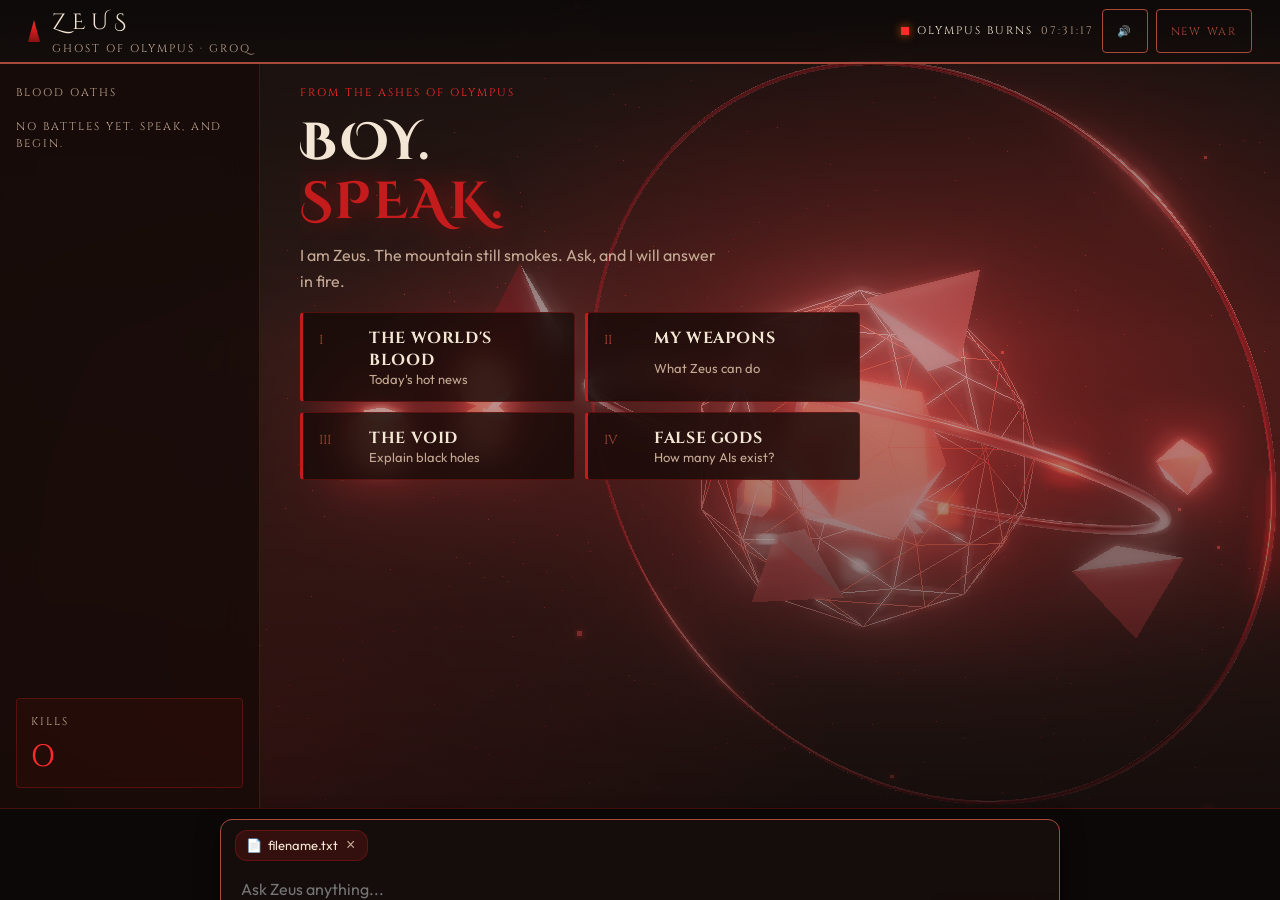
==== commit ff03b789: "Fix composer input area alignment into unified floating AI chat box" ====
--- a/index.html
+++ b/index.html
@@ -8,8 +8,8 @@
     <link rel="preconnect" href="https://fonts.googleapis.com" />
     <link rel="preconnect" href="https://fonts.gstatic.com" crossorigin />
     <link href="https://fonts.googleapis.com/css2?family=Cinzel:wght@600;700;900&family=Cinzel+Decorative:wght@700&family=Outfit:wght@400;500;600&display=swap" rel="stylesheet" />
-    <script type="module" crossorigin src="/assets/index-CLOctngI.js"></script>
-    <link rel="stylesheet" crossorigin href="/assets/index-C5GlZ97r.css">
+    <script type="module" crossorigin src="/assets/index-M8Hme2t7.js"></script>
+    <link rel="stylesheet" crossorigin href="/assets/index-DXCYSiRi.css">
   </head>
   <body>
     <a class="skip-link" href="#composer-input">Skip to message</a>
@@ -84,7 +84,7 @@
       </main>
 
       <form class="composer" id="composer" autocomplete="off">
-        <div class="composer-shell">
+        <div class="composer-box">
           <div class="file-preview" id="file-preview" hidden>
             <span class="file-badge">
               <span class="file-icon">📄</span>
@@ -92,31 +92,33 @@
               <button type="button" class="file-remove" id="btn-file-remove" title="Remove attached file">&times;</button>
             </span>
           </div>
+
           <label class="composer-label" for="composer-input">Command</label>
           <textarea
             id="composer-input"
             name="message"
             rows="1"
-            placeholder="Speak, or remain silent..."
+            placeholder="Ask Zeus anything..."
             maxlength="4000"
           ></textarea>
-          <p class="composer-hint" id="composer-hint">Enter to strike · Shift+Enter for a new line</p>
-          <p class="form-error" id="form-error" role="alert"></p>
+
+          <div class="composer-toolbar">
+            <div class="left-tools">
+              <input type="file" id="file-input" hidden accept=".txt,.pdf,.csv,.json,.md,.png,.jpg,.jpeg,.py,.js,.html,.css" />
+              <button class="tool-btn" type="button" id="btn-upload" title="Upload File">
+                <svg width="18" height="18" viewBox="0 0 24 24" fill="none" stroke="currentColor" stroke-width="2"><path d="M21.44 11.05l-9.19 9.19a6 6 0 01-8.49-8.49l9.19-9.19a4 4 0 015.66 5.66l-9.2 9.19a2 2 0 01-2.83-2.83l8.49-8.48"/></svg>
+              </button>
+              <button class="tool-btn" type="button" id="btn-mic" title="Voice Input (Mic)">
+                <svg width="18" height="18" viewBox="0 0 24 24" fill="none" stroke="currentColor" stroke-width="2"><path d="M12 1a3 3 0 00-3 3v8a3 3 0 006 0V4a3 3 0 00-3-3z"/><path d="M19 10v2a7 7 0 01-14 0v-2"/><line x1="12" y1="19" x2="12" y2="23"/><line x1="8" y1="23" x2="16" y2="23"/></svg>
+              </button>
+            </div>
+            <button class="send" type="submit" id="btn-send">
+              <span class="send-label">Strike</span>
+              <span class="send-wait" hidden>Forging</span>
+            </button>
+          </div>
         </div>
-
-        <div class="composer-tools">
-          <input type="file" id="file-input" hidden accept=".txt,.pdf,.csv,.json,.md,.png,.jpg,.jpeg,.py,.js,.html,.css" />
-          <button class="tool-btn" type="button" id="btn-upload" title="Upload File">
-            <svg width="18" height="18" viewBox="0 0 24 24" fill="none" stroke="currentColor" stroke-width="2"><path d="M21.44 11.05l-9.19 9.19a6 6 0 01-8.49-8.49l9.19-9.19a4 4 0 015.66 5.66l-9.2 9.19a2 2 0 01-2.83-2.83l8.49-8.48"/></svg>
-          </button>
-          <button class="tool-btn" type="button" id="btn-mic" title="Voice Input (Mic)">
-            <svg width="18" height="18" viewBox="0 0 24 24" fill="none" stroke="currentColor" stroke-width="2"><path d="M12 1a3 3 0 00-3 3v8a3 3 0 006 0V4a3 3 0 00-3-3z"/><path d="M19 10v2a7 7 0 01-14 0v-2"/><line x1="12" y1="19" x2="12" y2="23"/><line x1="8" y1="23" x2="16" y2="23"/></svg>
-          </button>
-          <button class="send" type="submit" id="btn-send">
-            <span class="send-label">Strike</span>
-            <span class="send-wait" hidden>Forging</span>
-          </button>
-        </div>
+        <p class="form-error" id="form-error" role="alert"></p>
       </form>
     </div>
 
--- a/assets/index-DXCYSiRi.css
+++ b/assets/index-DXCYSiRi.css
@@ -0,0 +1 @@
+:root{--bg: #0a0605;--elevated: #160c0a;--panel: rgba(22, 10, 8, .8);--ink: #f3e6d4;--muted: #c4a994;--blood: #c41c1c;--ember: #ff2a2a;--bronze: #a84a3a;--ash: #3a2e28;--line: rgba(196, 28, 28, .32);--danger: #f87171;--radius: 4px;--font-display: "Cinzel", Georgia, serif;--font-mark: "Cinzel Decorative", "Cinzel", Georgia, serif;--font-body: "Outfit", system-ui, sans-serif;--ease: cubic-bezier(.16, 1, .3, 1);--top: 64px;--composer: 92px;--side: 260px;--z-scene: 0;--z-veil: 1;--z-app: 2;--z-scrim: 8;--z-side: 10;--z-skip: 40}*,*:before,*:after{box-sizing:border-box}html,body{margin:0;height:100%;height:100dvh;background:var(--bg);color:var(--ink);font-family:var(--font-body);font-size:16px;line-height:1.6;overflow:hidden;overscroll-behavior:none}button,a,.hist-item{cursor:pointer}#scene{position:fixed;top:0;right:0;bottom:0;left:0;width:100%;height:100%;z-index:var(--z-scene);display:block;pointer-events:none}.ash-veil{position:fixed;top:0;right:0;bottom:0;left:0;z-index:var(--z-veil);pointer-events:none;background:radial-gradient(ellipse at 76% 40%,rgba(196,28,28,.28),transparent 44%),radial-gradient(ellipse at 20% 80%,rgba(255,42,42,.1),transparent 40%),linear-gradient(180deg,#0c09089e,#0c09082e 38%,#0c0908db)}.skip-link{position:absolute;left:16px;top:-48px;z-index:var(--z-skip);padding:10px 14px;background:var(--blood);color:var(--ink);text-decoration:none;font-weight:600}.skip-link:focus{top:12px}.app{position:relative;z-index:var(--z-app);height:100dvh;max-height:100dvh;overflow:hidden;display:grid;grid-template-columns:1fr;grid-template-rows:var(--top) minmax(0,1fr) var(--composer)}.topbar{display:flex;align-items:center;justify-content:space-between;gap:16px;padding:0 16px;border-bottom:2px solid var(--bronze);background:linear-gradient(180deg,#0c0908db,#0c090866);-webkit-backdrop-filter:blur(16px);backdrop-filter:blur(16px)}.brand{display:flex;align-items:center;gap:12px;min-width:0}.brand-mark{width:12px;height:22px;flex-shrink:0;clip-path:polygon(50% 0,100% 100%,0 100%);background:linear-gradient(180deg,#ff2a2a,#8b1111);box-shadow:0 0 16px #c41c1ccc}.brand-name{margin:0;font-family:var(--font-mark);font-size:22px;letter-spacing:.28em;text-transform:uppercase;color:var(--ink)}.brand-meta,.clock,.side-label,.stat-label,.empty-hist,.kicker,.msg-meta,.composer-label,.composer-hint,.status{margin:0;font-family:var(--font-display);font-size:11px;letter-spacing:.18em;text-transform:uppercase;color:var(--muted)}.top-actions{display:flex;align-items:center;gap:8px;flex-shrink:0}.status{display:none;align-items:center;gap:8px;color:var(--ink)}.status-dot{width:8px;height:8px;background:var(--ember);box-shadow:0 0 10px #e85d04e6}.ghost,.send,.prompts button,.hist-item,.retry{min-height:44px;transition:transform .18s var(--ease),background .18s var(--ease),border-color .18s var(--ease),opacity .18s var(--ease)}.ghost,.retry{padding:0 14px;border:1px solid var(--bronze);border-radius:var(--radius);background:transparent;color:var(--bronze);font-family:var(--font-display);font-size:11px;letter-spacing:.16em;text-transform:uppercase}.ghost:hover,.retry:hover,.prompts button:hover,.hist-item:hover{transform:translateY(-1px);border-color:var(--ember);color:var(--ink)}.ghost:active,.send:active,.prompts button:active{transform:scale(.97)}.ghost:focus-visible,.send:focus-visible,.prompts button:focus-visible,.hist-item:focus-visible,.retry:focus-visible,textarea:focus-visible{outline:2px solid var(--ember);outline-offset:3px}.scrim{position:fixed;inset:var(--top) 0 var(--composer);background:#0806059e;z-index:var(--z-scrim)}.sidebar{display:none;position:absolute;top:var(--top);left:0;bottom:var(--composer);width:min(86vw,300px);padding:20px 16px;background:var(--panel);border-right:1px solid var(--line);-webkit-backdrop-filter:blur(18px);backdrop-filter:blur(18px);overflow:auto;z-index:var(--z-side)}.sidebar.open{display:flex;flex-direction:column;gap:16px}.history{display:flex;flex-direction:column;gap:8px;flex:1}.hist-item{width:100%;text-align:left;border:1px solid var(--line);border-radius:var(--radius);background:#ffffff08;color:var(--ink);padding:10px 12px;font-family:var(--font-body);font-size:15px}.hist-item.active{border-color:var(--blood);background:#b4231829}.hist-item small{display:block;color:var(--bronze);font-family:var(--font-display);font-size:11px;letter-spacing:.14em;margin-bottom:4px}.stat{border:1px solid var(--line);border-radius:var(--radius);padding:14px;background:#b4231814}.stat-count{margin:6px 0 0;font-family:var(--font-mark);font-size:36px;line-height:1;color:var(--ember)}.stage{min-height:0;height:100%;overflow:hidden;padding:12px 16px 8px;display:flex;flex-direction:column}.welcome[hidden],.thread[hidden]{display:none!important}.welcome{max-width:560px;margin:0;flex:1;display:flex;flex-direction:column;justify-content:flex-start;min-height:0;overflow:hidden}.kicker{color:var(--ember);margin-bottom:12px}h1{margin:0 0 10px;font-family:var(--font-mark);font-weight:700;font-size:clamp(28px,5vw,52px);line-height:1.15;letter-spacing:.04em;text-transform:uppercase}h1 span,h1 em{display:block}h1 em{font-style:normal;color:var(--blood);text-shadow:0 0 28px rgba(196,28,28,.55)}.lede{margin:0 0 18px;color:var(--muted);font-size:16px;max-width:38ch}.prompts{display:grid;grid-template-columns:1fr;gap:10px}.prompts button{display:grid;grid-template-columns:40px 1fr;grid-template-rows:auto auto;column-gap:10px;align-items:start;padding:14px 16px;border:1px solid var(--line);border-left:3px solid var(--blood);border-radius:var(--radius);background:var(--panel);color:var(--ink);text-align:left;-webkit-backdrop-filter:blur(12px);backdrop-filter:blur(12px)}.prompts button span{grid-row:1 / span 2;color:var(--bronze);font-family:var(--font-display);font-size:13px;padding-top:4px}.prompts button strong{font-family:var(--font-display);font-size:16px;font-weight:700;letter-spacing:.04em;text-transform:uppercase}.prompts button small{color:var(--muted);font-family:var(--font-body);font-size:13px;letter-spacing:0;text-transform:none}.thread{width:100%;max-width:100%;margin:0;display:flex;flex-direction:column;gap:14px;flex:1;min-height:0;overflow-y:auto;padding-right:6px;overscroll-behavior:contain}.thread::-webkit-scrollbar{width:6px}.thread::-webkit-scrollbar-track{background:#0c060566;border-radius:3px}.thread::-webkit-scrollbar-thumb{background:linear-gradient(180deg,#ff2a2a99,#c41c1ccc);border-radius:3px;box-shadow:0 0 8px #ff2a2a66}.thread::-webkit-scrollbar-thumb:hover{background:#ff2a2a}.msg{padding:16px 18px;border:1px solid var(--line);border-radius:8px;background:var(--panel);-webkit-backdrop-filter:blur(14px);backdrop-filter:blur(14px);animation:rise .28s var(--ease);width:fit-content;max-width:82%;box-shadow:0 4px 20px #00000059}.msg.user{align-self:flex-end;margin-left:auto;margin-right:0;border-left:1px solid var(--line);border-right:3px solid var(--ember);border-top-right-radius:2px;background:linear-gradient(135deg,#3e1c0ed9,#26100ae6)}.msg.user .msg-meta{text-align:right;color:var(--ember)}.msg.zeus{align-self:flex-start;margin-right:auto;margin-left:0;border-left:3px solid var(--blood);border-top-left-radius:2px;background:#120907d9}.msg.error{align-self:flex-start;margin-right:auto;margin-left:0;border-color:#f8717180}.msg-meta{margin-bottom:8px;color:var(--bronze)}.msg p{margin:0 0 8px;line-height:1.65;white-space:pre-wrap;word-break:break-word}.msg p:last-child{margin-bottom:0}.typing-cursor{display:inline-block;color:var(--ember);font-weight:700;animation:cursorBlink .7s infinite;margin-left:4px}@keyframes cursorBlink{0%,to{opacity:1;text-shadow:0 0 8px rgba(255,42,42,.8)}50%{opacity:0;text-shadow:none}}.retry{margin-top:12px}.typing{display:flex;align-items:center;gap:8px;color:var(--muted)}.dot{width:7px;height:7px;background:var(--ember);animation:pulse 1.1s ease-in-out infinite}.dot:nth-child(2){animation-delay:.15s}.dot:nth-child(3){animation-delay:.3s}@keyframes pulse{0%,70%,to{opacity:.25;transform:scale(.7)}35%{opacity:1;transform:scale(1)}}@keyframes rise{0%{opacity:0;transform:translateY(8px)}to{opacity:1;transform:translateY(0)}}.composer{display:flex;flex-direction:column;width:100%;padding:10px 24px 14px;border-top:1px solid var(--line);background:#0c0908f2;-webkit-backdrop-filter:blur(16px);backdrop-filter:blur(16px)}.composer-box{display:flex;flex-direction:column;gap:8px;width:100%;max-width:840px;margin:0 auto;padding:10px 14px 8px;border:1px solid var(--bronze);border-radius:12px;background:#160e0ce6;box-shadow:0 4px 24px #00000073;transition:border-color .2s var(--ease)}.composer-box:focus-within{border-color:var(--ember);box-shadow:0 0 16px #ff2a2a4d}.composer-toolbar{display:flex;align-items:center;justify-content:space-between;width:100%;margin-top:2px}.left-tools{display:flex;align-items:center;gap:8px}.tool-btn{width:38px;height:38px;display:flex;align-items:center;justify-content:center;border:1px solid rgba(196,28,28,.3);border-radius:8px;background:#ffffff08;color:var(--muted);cursor:pointer;transition:all .18s var(--ease)}.tool-btn:hover{border-color:var(--ember);color:var(--ink);background:#c41c1c33}.tool-btn.recording{border-color:var(--ember);color:#ff2a2a;background:#ff2a2a40;box-shadow:0 0 12px #ff2a2acc;animation:recPulse 1s infinite alternate}@keyframes recPulse{0%{transform:scale(1)}to{transform:scale(1.08)}}.file-preview{display:flex;align-items:center;margin-bottom:4px}.file-badge{display:inline-flex;align-items:center;gap:6px;padding:4px 10px;border:1px solid var(--line);border-radius:12px;background:#c41c1c2e;color:var(--ink);font-size:13px}.file-name{max-width:220px;overflow:hidden;text-overflow:ellipsis;white-space:nowrap}.file-remove{border:none;background:transparent;color:var(--muted);font-size:16px;cursor:pointer;line-height:1;padding:0 2px}.file-remove:hover{color:var(--danger)}#btn-tts.active{border-color:var(--ember);color:var(--ink);background:#c41c1c33;box-shadow:0 0 10px #ff2a2a80}.composer-label{display:none}textarea{display:block;width:100%;min-height:40px;max-height:140px;padding:4px 6px;border:none;background:transparent;color:var(--ink);font-family:var(--font-body);font-size:16px;line-height:1.5;resize:none;outline:none}.composer-hint{display:none}.form-error{max-width:840px;margin:4px auto 0;color:var(--danger);font-size:13px}.form-error:empty{display:none}.send{min-width:96px;min-height:38px;padding:0 16px;border:0;border-radius:8px;background:linear-gradient(180deg,#e02424,#8b1111);color:var(--ink);font-family:var(--font-display);font-size:12px;font-weight:700;letter-spacing:.16em;text-transform:uppercase;box-shadow:0 0 28px #c41c1c80}.send:disabled{opacity:.45;cursor:not-allowed;transform:none}@media(min-width:900px){.app{grid-template-columns:var(--side) 1fr}.topbar{grid-column:1 / -1;padding:0 28px}.sidebar{display:flex;flex-direction:column;gap:16px;position:static;width:auto;grid-row:2}.stage{grid-column:2;grid-row:2;padding:20px 40px 12px}.composer{grid-column:1 / -1;padding:10px 28px 12px}#btn-sidebar,.scrim{display:none}.status,.clock{display:flex}.prompts{grid-template-columns:1fr 1fr}.welcome{margin-top:0}}@media(max-width:899px){.clock,.brand-meta,.composer-hint,.prompts button small{display:none}}@media(prefers-reduced-motion:reduce){.ghost,.send,.prompts button,.hist-item,.msg,.dot{animation:none;transition:none}.ghost:hover,.send:hover,.prompts button:hover{transform:none}}
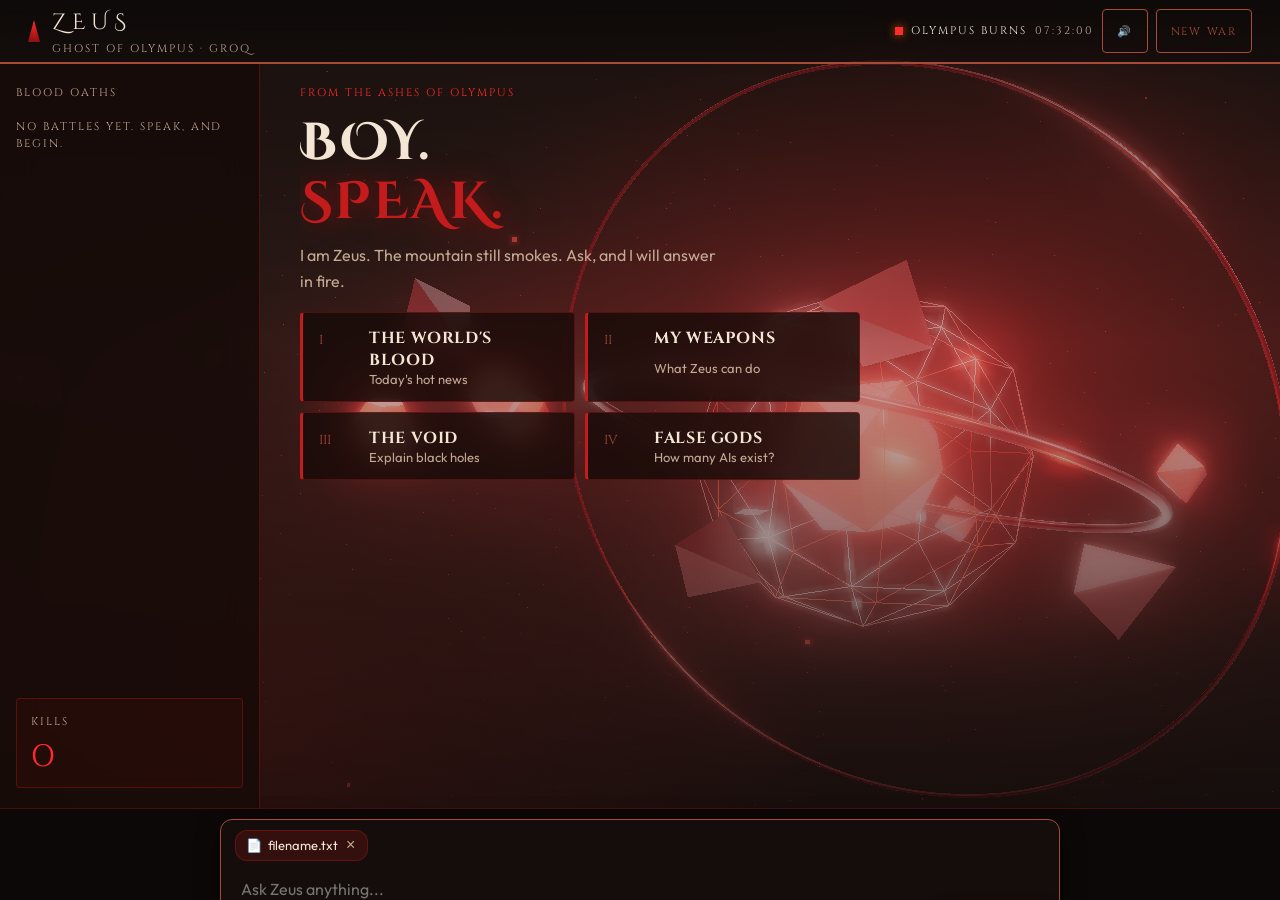
==== commit e4f15712: "Add Google Search Console verification meta tag" ====
--- a/index.html
+++ b/index.html
@@ -3,6 +3,7 @@
   <head>
     <meta charset="UTF-8" />
     <meta name="viewport" content="width=device-width, initial-scale=1.0" />
+    <meta name="google-site-verification" content="K2BMJtiLgblN4cjkFbpuhCYSV8A4xfvrGHMD86PuCaE" />
     <title>ZEUS — Ghost of Olympus</title>
     <meta name="description" content="Zeus. LLaMA-3.3-70B on Groq. Speak, and Olympus answers in fire." />
     <link rel="preconnect" href="https://fonts.googleapis.com" />
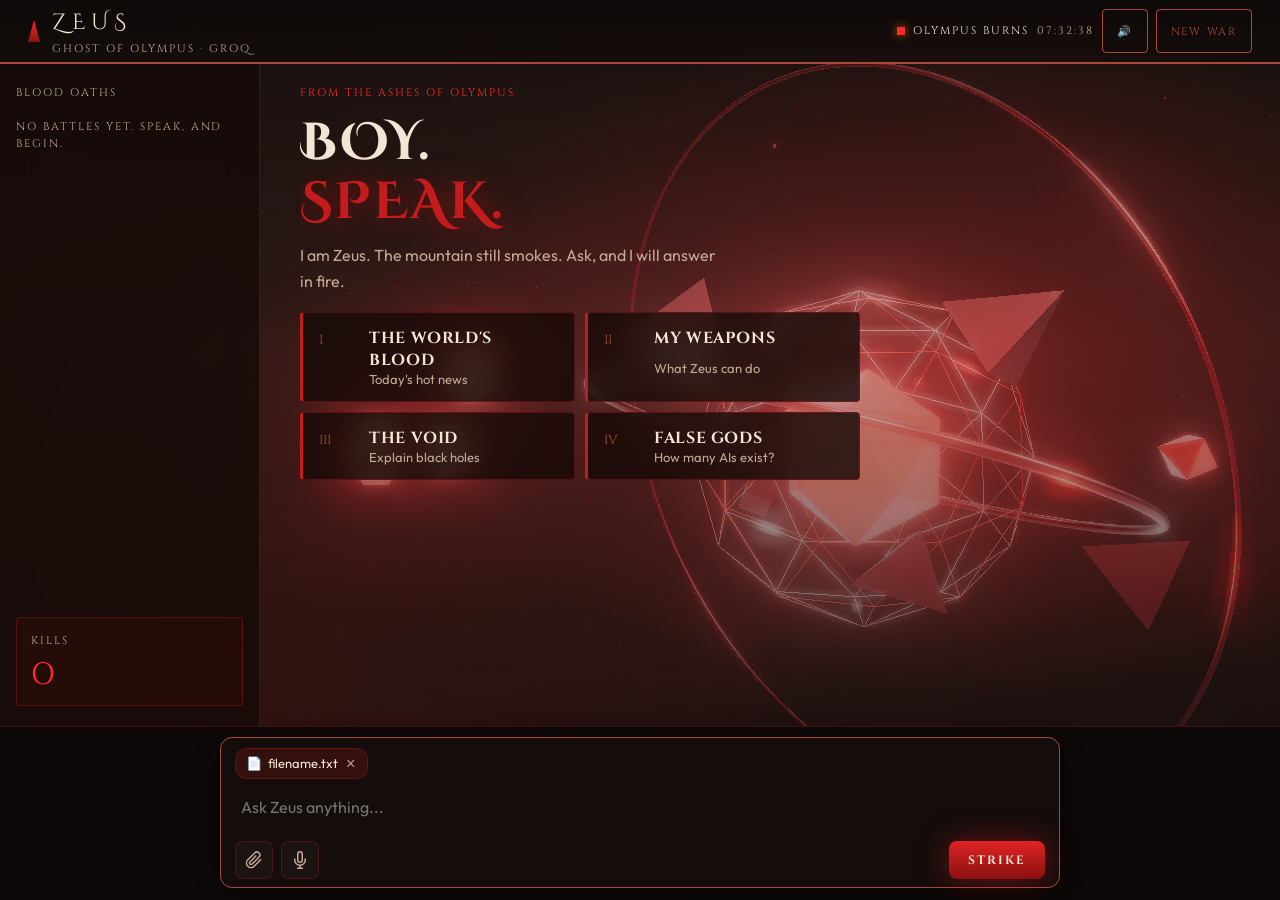
==== commit 9c80a0e8: "Fix half-visible input area - composer height set to auto" ====
--- a/index.html
+++ b/index.html
@@ -9,8 +9,8 @@
     <link rel="preconnect" href="https://fonts.googleapis.com" />
     <link rel="preconnect" href="https://fonts.gstatic.com" crossorigin />
     <link href="https://fonts.googleapis.com/css2?family=Cinzel:wght@600;700;900&family=Cinzel+Decorative:wght@700&family=Outfit:wght@400;500;600&display=swap" rel="stylesheet" />
-    <script type="module" crossorigin src="/assets/index-M8Hme2t7.js"></script>
-    <link rel="stylesheet" crossorigin href="/assets/index-DXCYSiRi.css">
+    <script type="module" crossorigin src="/assets/index-BTrF5J0i.js"></script>
+    <link rel="stylesheet" crossorigin href="/assets/index-BiWM6HT5.css">
   </head>
   <body>
     <a class="skip-link" href="#composer-input">Skip to message</a>
--- a/assets/index-BiWM6HT5.css
+++ b/assets/index-BiWM6HT5.css
@@ -0,0 +1 @@
+:root{--bg: #0a0605;--elevated: #160c0a;--panel: rgba(22, 10, 8, .8);--ink: #f3e6d4;--muted: #c4a994;--blood: #c41c1c;--ember: #ff2a2a;--bronze: #a84a3a;--ash: #3a2e28;--line: rgba(196, 28, 28, .32);--danger: #f87171;--radius: 4px;--font-display: "Cinzel", Georgia, serif;--font-mark: "Cinzel Decorative", "Cinzel", Georgia, serif;--font-body: "Outfit", system-ui, sans-serif;--ease: cubic-bezier(.16, 1, .3, 1);--top: 64px;--composer: auto;--side: 260px;--z-scene: 0;--z-veil: 1;--z-app: 2;--z-scrim: 8;--z-side: 10;--z-skip: 40}*,*:before,*:after{box-sizing:border-box}html,body{margin:0;height:100%;height:100dvh;background:var(--bg);color:var(--ink);font-family:var(--font-body);font-size:16px;line-height:1.6;overflow:hidden;overscroll-behavior:none}button,a,.hist-item{cursor:pointer}#scene{position:fixed;top:0;right:0;bottom:0;left:0;width:100%;height:100%;z-index:var(--z-scene);display:block;pointer-events:none}.ash-veil{position:fixed;top:0;right:0;bottom:0;left:0;z-index:var(--z-veil);pointer-events:none;background:radial-gradient(ellipse at 76% 40%,rgba(196,28,28,.28),transparent 44%),radial-gradient(ellipse at 20% 80%,rgba(255,42,42,.1),transparent 40%),linear-gradient(180deg,#0c09089e,#0c09082e 38%,#0c0908db)}.skip-link{position:absolute;left:16px;top:-48px;z-index:var(--z-skip);padding:10px 14px;background:var(--blood);color:var(--ink);text-decoration:none;font-weight:600}.skip-link:focus{top:12px}.app{position:relative;z-index:var(--z-app);height:100dvh;max-height:100dvh;overflow:hidden;display:grid;grid-template-columns:1fr;grid-template-rows:var(--top) minmax(0,1fr) var(--composer)}.topbar{display:flex;align-items:center;justify-content:space-between;gap:16px;padding:0 16px;border-bottom:2px solid var(--bronze);background:linear-gradient(180deg,#0c0908db,#0c090866);-webkit-backdrop-filter:blur(16px);backdrop-filter:blur(16px)}.brand{display:flex;align-items:center;gap:12px;min-width:0}.brand-mark{width:12px;height:22px;flex-shrink:0;clip-path:polygon(50% 0,100% 100%,0 100%);background:linear-gradient(180deg,#ff2a2a,#8b1111);box-shadow:0 0 16px #c41c1ccc}.brand-name{margin:0;font-family:var(--font-mark);font-size:22px;letter-spacing:.28em;text-transform:uppercase;color:var(--ink)}.brand-meta,.clock,.side-label,.stat-label,.empty-hist,.kicker,.msg-meta,.composer-label,.composer-hint,.status{margin:0;font-family:var(--font-display);font-size:11px;letter-spacing:.18em;text-transform:uppercase;color:var(--muted)}.top-actions{display:flex;align-items:center;gap:8px;flex-shrink:0}.status{display:none;align-items:center;gap:8px;color:var(--ink)}.status-dot{width:8px;height:8px;background:var(--ember);box-shadow:0 0 10px #e85d04e6}.ghost,.send,.prompts button,.hist-item,.retry{min-height:44px;transition:transform .18s var(--ease),background .18s var(--ease),border-color .18s var(--ease),opacity .18s var(--ease)}.ghost,.retry{padding:0 14px;border:1px solid var(--bronze);border-radius:var(--radius);background:transparent;color:var(--bronze);font-family:var(--font-display);font-size:11px;letter-spacing:.16em;text-transform:uppercase}.ghost:hover,.retry:hover,.prompts button:hover,.hist-item:hover{transform:translateY(-1px);border-color:var(--ember);color:var(--ink)}.ghost:active,.send:active,.prompts button:active{transform:scale(.97)}.ghost:focus-visible,.send:focus-visible,.prompts button:focus-visible,.hist-item:focus-visible,.retry:focus-visible,textarea:focus-visible{outline:2px solid var(--ember);outline-offset:3px}.scrim{position:fixed;inset:var(--top) 0 var(--composer);background:#0806059e;z-index:var(--z-scrim)}.sidebar{display:none;position:absolute;top:var(--top);left:0;bottom:var(--composer);width:min(86vw,300px);padding:20px 16px;background:var(--panel);border-right:1px solid var(--line);-webkit-backdrop-filter:blur(18px);backdrop-filter:blur(18px);overflow:auto;z-index:var(--z-side)}.sidebar.open{display:flex;flex-direction:column;gap:16px}.history{display:flex;flex-direction:column;gap:8px;flex:1}.hist-item{width:100%;text-align:left;border:1px solid var(--line);border-radius:var(--radius);background:#ffffff08;color:var(--ink);padding:10px 12px;font-family:var(--font-body);font-size:15px}.hist-item.active{border-color:var(--blood);background:#b4231829}.hist-item small{display:block;color:var(--bronze);font-family:var(--font-display);font-size:11px;letter-spacing:.14em;margin-bottom:4px}.stat{border:1px solid var(--line);border-radius:var(--radius);padding:14px;background:#b4231814}.stat-count{margin:6px 0 0;font-family:var(--font-mark);font-size:36px;line-height:1;color:var(--ember)}.stage{min-height:0;height:100%;overflow:hidden;padding:12px 16px 8px;display:flex;flex-direction:column}.welcome[hidden],.thread[hidden]{display:none!important}.welcome{max-width:560px;margin:0;flex:1;display:flex;flex-direction:column;justify-content:flex-start;min-height:0;overflow:hidden}.kicker{color:var(--ember);margin-bottom:12px}h1{margin:0 0 10px;font-family:var(--font-mark);font-weight:700;font-size:clamp(28px,5vw,52px);line-height:1.15;letter-spacing:.04em;text-transform:uppercase}h1 span,h1 em{display:block}h1 em{font-style:normal;color:var(--blood);text-shadow:0 0 28px rgba(196,28,28,.55)}.lede{margin:0 0 18px;color:var(--muted);font-size:16px;max-width:38ch}.prompts{display:grid;grid-template-columns:1fr;gap:10px}.prompts button{display:grid;grid-template-columns:40px 1fr;grid-template-rows:auto auto;column-gap:10px;align-items:start;padding:14px 16px;border:1px solid var(--line);border-left:3px solid var(--blood);border-radius:var(--radius);background:var(--panel);color:var(--ink);text-align:left;-webkit-backdrop-filter:blur(12px);backdrop-filter:blur(12px)}.prompts button span{grid-row:1 / span 2;color:var(--bronze);font-family:var(--font-display);font-size:13px;padding-top:4px}.prompts button strong{font-family:var(--font-display);font-size:16px;font-weight:700;letter-spacing:.04em;text-transform:uppercase}.prompts button small{color:var(--muted);font-family:var(--font-body);font-size:13px;letter-spacing:0;text-transform:none}.thread{width:100%;max-width:100%;margin:0;display:flex;flex-direction:column;gap:14px;flex:1;min-height:0;overflow-y:auto;padding-right:6px;overscroll-behavior:contain}.thread::-webkit-scrollbar{width:6px}.thread::-webkit-scrollbar-track{background:#0c060566;border-radius:3px}.thread::-webkit-scrollbar-thumb{background:linear-gradient(180deg,#ff2a2a99,#c41c1ccc);border-radius:3px;box-shadow:0 0 8px #ff2a2a66}.thread::-webkit-scrollbar-thumb:hover{background:#ff2a2a}.msg{padding:16px 18px;border:1px solid var(--line);border-radius:8px;background:var(--panel);-webkit-backdrop-filter:blur(14px);backdrop-filter:blur(14px);animation:rise .28s var(--ease);width:fit-content;max-width:82%;box-shadow:0 4px 20px #00000059}.msg.user{align-self:flex-end;margin-left:auto;margin-right:0;border-left:1px solid var(--line);border-right:3px solid var(--ember);border-top-right-radius:2px;background:linear-gradient(135deg,#3e1c0ed9,#26100ae6)}.msg.user .msg-meta{text-align:right;color:var(--ember)}.msg.zeus{align-self:flex-start;margin-right:auto;margin-left:0;border-left:3px solid var(--blood);border-top-left-radius:2px;background:#120907d9}.msg.error{align-self:flex-start;margin-right:auto;margin-left:0;border-color:#f8717180}.msg-meta{margin-bottom:8px;color:var(--bronze)}.msg p{margin:0 0 8px;line-height:1.65;white-space:pre-wrap;word-break:break-word}.msg p:last-child{margin-bottom:0}.typing-cursor{display:inline-block;color:var(--ember);font-weight:700;animation:cursorBlink .7s infinite;margin-left:4px}@keyframes cursorBlink{0%,to{opacity:1;text-shadow:0 0 8px rgba(255,42,42,.8)}50%{opacity:0;text-shadow:none}}.retry{margin-top:12px}.typing{display:flex;align-items:center;gap:8px;color:var(--muted)}.dot{width:7px;height:7px;background:var(--ember);animation:pulse 1.1s ease-in-out infinite}.dot:nth-child(2){animation-delay:.15s}.dot:nth-child(3){animation-delay:.3s}@keyframes pulse{0%,70%,to{opacity:.25;transform:scale(.7)}35%{opacity:1;transform:scale(1)}}@keyframes rise{0%{opacity:0;transform:translateY(8px)}to{opacity:1;transform:translateY(0)}}.composer{display:flex;flex-direction:column;width:100%;padding:10px 24px 14px;border-top:1px solid var(--line);background:#0c0908f2;-webkit-backdrop-filter:blur(16px);backdrop-filter:blur(16px)}.composer-box{display:flex;flex-direction:column;gap:8px;width:100%;max-width:840px;margin:0 auto;padding:10px 14px 8px;border:1px solid var(--bronze);border-radius:12px;background:#160e0ce6;box-shadow:0 4px 24px #00000073;transition:border-color .2s var(--ease)}.composer-box:focus-within{border-color:var(--ember);box-shadow:0 0 16px #ff2a2a4d}.composer-toolbar{display:flex;align-items:center;justify-content:space-between;width:100%;margin-top:2px}.left-tools{display:flex;align-items:center;gap:8px}.tool-btn{width:38px;height:38px;display:flex;align-items:center;justify-content:center;border:1px solid rgba(196,28,28,.3);border-radius:8px;background:#ffffff08;color:var(--muted);cursor:pointer;transition:all .18s var(--ease)}.tool-btn:hover{border-color:var(--ember);color:var(--ink);background:#c41c1c33}.tool-btn.recording{border-color:var(--ember);color:#ff2a2a;background:#ff2a2a40;box-shadow:0 0 12px #ff2a2acc;animation:recPulse 1s infinite alternate}@keyframes recPulse{0%{transform:scale(1)}to{transform:scale(1.08)}}.file-preview{display:flex;align-items:center;margin-bottom:4px}.file-badge{display:inline-flex;align-items:center;gap:6px;padding:4px 10px;border:1px solid var(--line);border-radius:12px;background:#c41c1c2e;color:var(--ink);font-size:13px}.file-name{max-width:220px;overflow:hidden;text-overflow:ellipsis;white-space:nowrap}.file-remove{border:none;background:transparent;color:var(--muted);font-size:16px;cursor:pointer;line-height:1;padding:0 2px}.file-remove:hover{color:var(--danger)}#btn-tts.active{border-color:var(--ember);color:var(--ink);background:#c41c1c33;box-shadow:0 0 10px #ff2a2a80}.composer-label{display:none}textarea{display:block;width:100%;min-height:40px;max-height:140px;padding:4px 6px;border:none;background:transparent;color:var(--ink);font-family:var(--font-body);font-size:16px;line-height:1.5;resize:none;outline:none}.composer-hint{display:none}.form-error{max-width:840px;margin:4px auto 0;color:var(--danger);font-size:13px}.form-error:empty{display:none}.send{min-width:96px;min-height:38px;padding:0 16px;border:0;border-radius:8px;background:linear-gradient(180deg,#e02424,#8b1111);color:var(--ink);font-family:var(--font-display);font-size:12px;font-weight:700;letter-spacing:.16em;text-transform:uppercase;box-shadow:0 0 28px #c41c1c80}.send:disabled{opacity:.45;cursor:not-allowed;transform:none}@media(min-width:900px){.app{grid-template-columns:var(--side) 1fr}.topbar{grid-column:1 / -1;padding:0 28px}.sidebar{display:flex;flex-direction:column;gap:16px;position:static;width:auto;grid-row:2}.stage{grid-column:2;grid-row:2;padding:20px 40px 12px}.composer{grid-column:1 / -1;padding:10px 28px 12px}#btn-sidebar,.scrim{display:none}.status,.clock{display:flex}.prompts{grid-template-columns:1fr 1fr}.welcome{margin-top:0}}@media(max-width:899px){.clock,.brand-meta,.composer-hint,.prompts button small{display:none}}@media(prefers-reduced-motion:reduce){.ghost,.send,.prompts button,.hist-item,.msg,.dot{animation:none;transition:none}.ghost:hover,.send:hover,.prompts button:hover{transform:none}}
